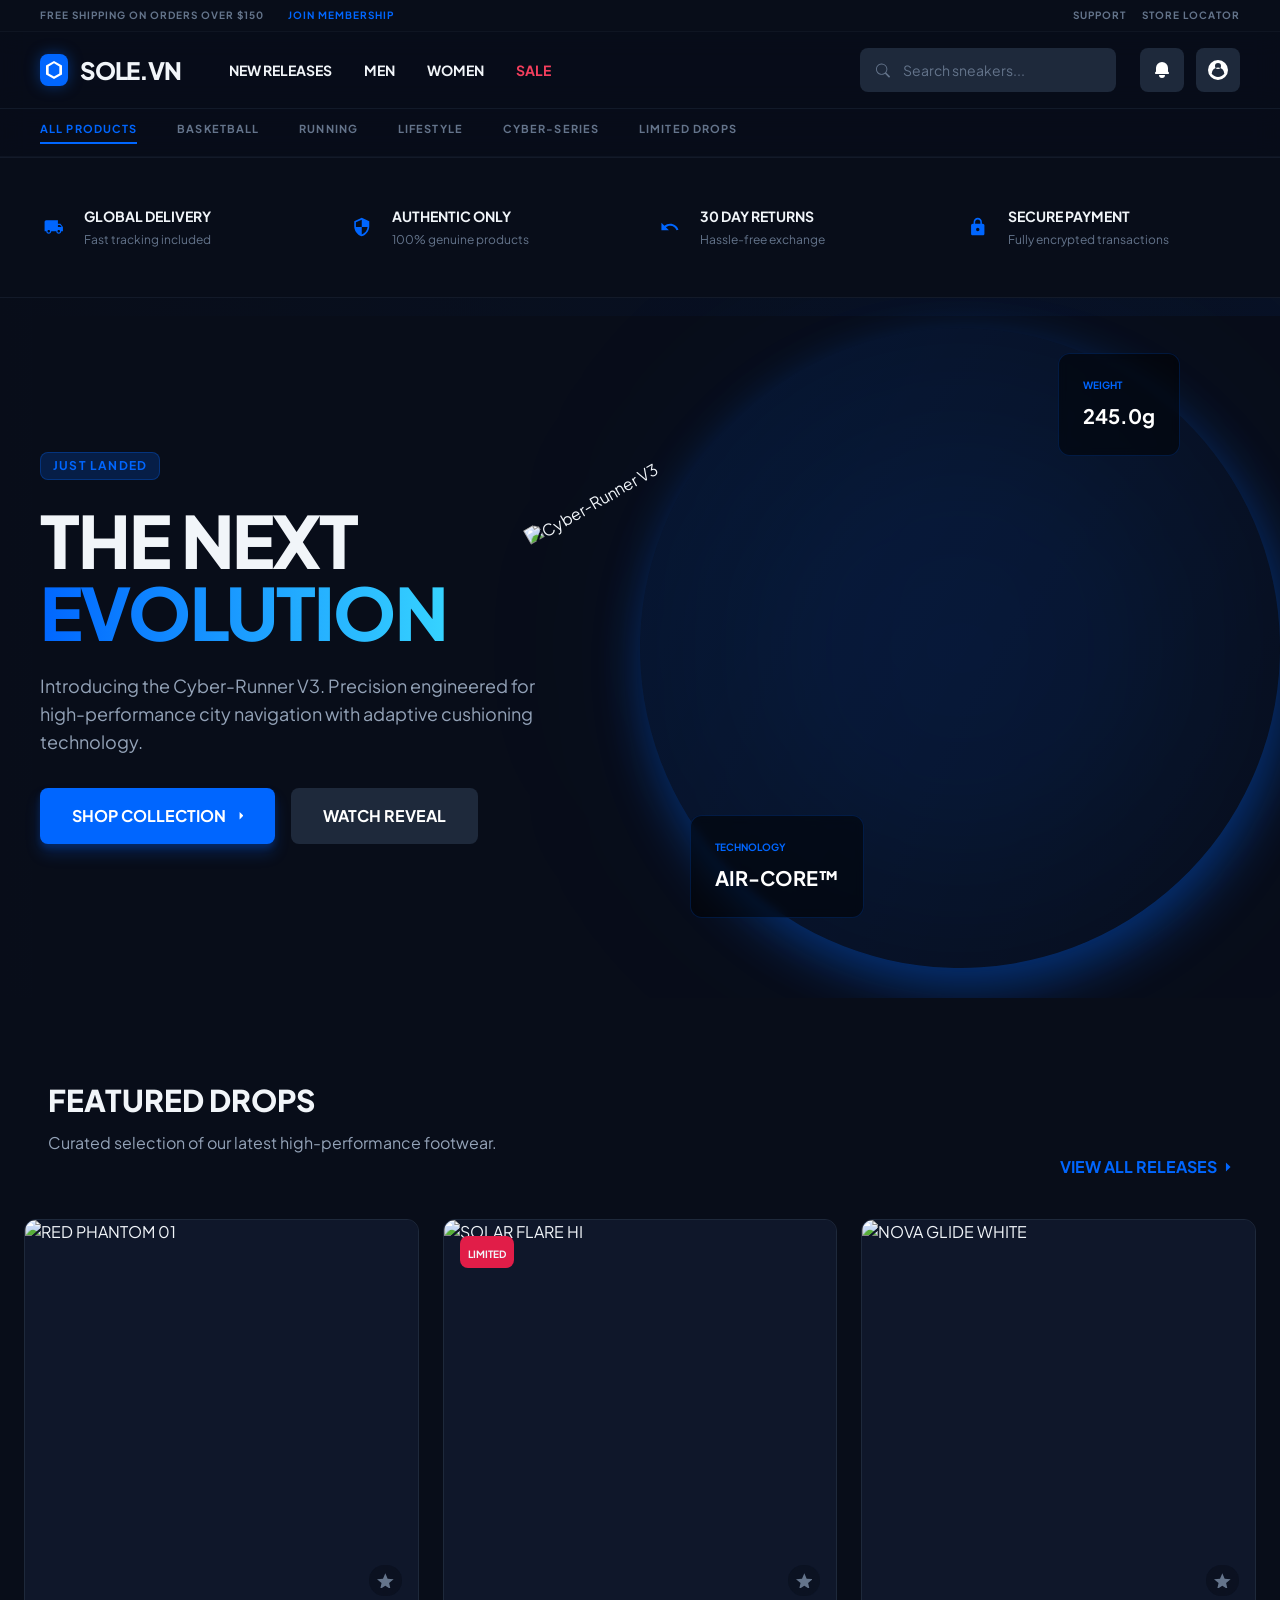
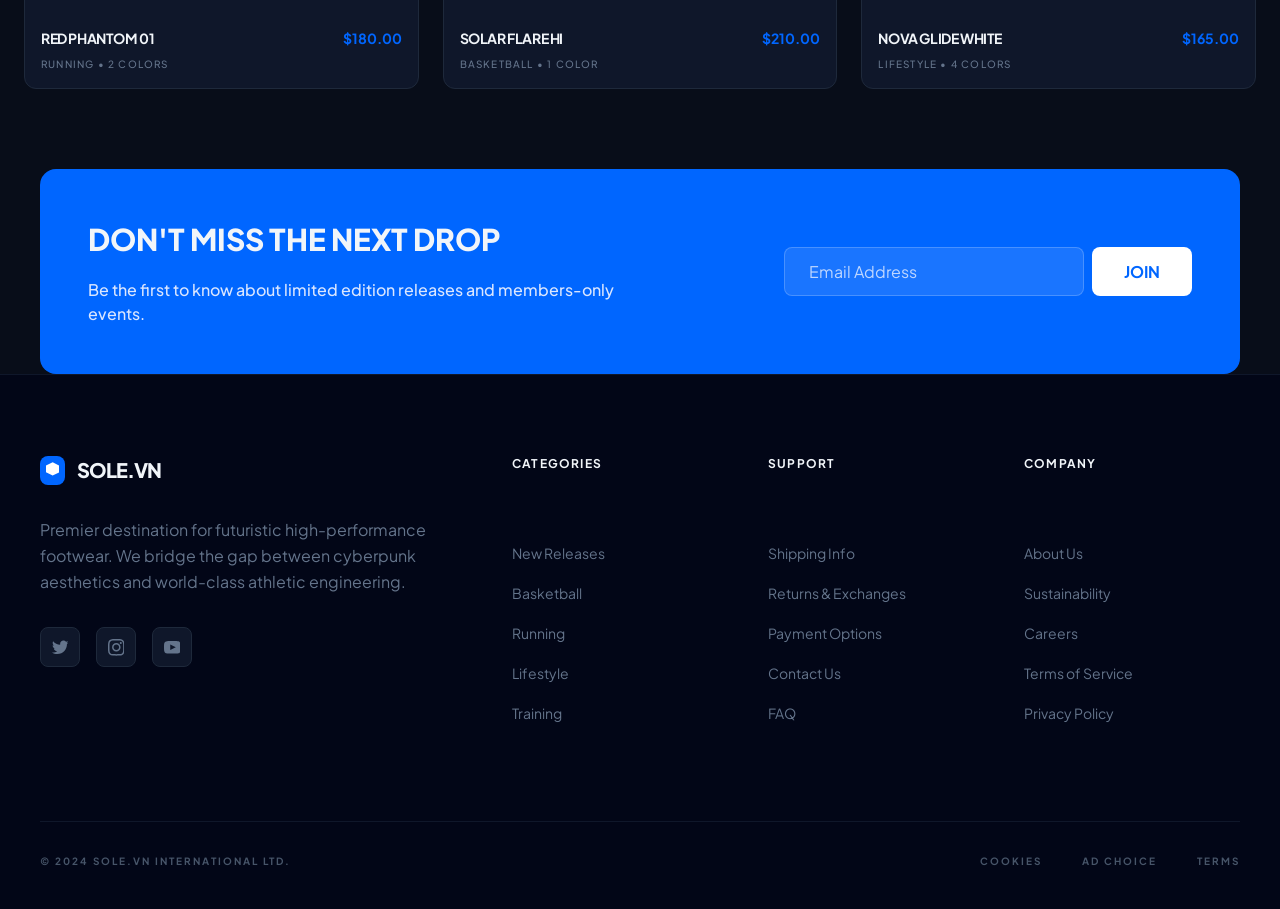
==== index.html @ 415acdad "Initial commit - Add website files" ====
<!doctype html>
<html lang="en">
  <head>
    <meta charset="UTF-8" />
    <meta name="viewport" content="width=device-width, initial-scale=1.0" />
    <title>SOLE.VN - Premium Sneakers</title>
    <link
      href="https://fonts.googleapis.com/css2?family=Plus+Jakarta+Sans:wght@400;500;600;700;800;900&display=swap"
      rel="stylesheet"
    />
    <link rel="stylesheet" href="styles.css" />
  </head>
  <body>
    <!-- Tier 1: Utility Bar -->
    <div class="utility-bar">
      <div class="utility-left">
        <span>Free Shipping on Orders Over $150</span>
        <a href="#">Join Membership</a>
      </div>
      <div class="utility-right">
        <a href="#">Support</a>
        <a href="#">Store Locator</a>
      </div>
    </div>

    <!-- Tier 2: Main Navigation -->
    <nav class="main-nav">
      <div class="nav-left">
        <a href="#" class="logo">
          <div class="logo-icon">
            <svg viewBox="0 0 18 20">
              <path
                d="M9 0L0 5v10l9 5 9-5V5L9 0zm0 2.5L15 6v8l-6 3.33L3 14V6l6-3.5z"
              />
            </svg>
          </div>
          <span class="logo-text">SOLE.VN</span>
        </a>
        <div class="nav-links">
          <a href="coming-soon.html">NEW RELEASES</a>
          <a href="coming-soon.html">MEN</a>
          <a href="coming-soon.html">WOMEN</a>
          <a href="coming-soon.html" class="sale">SALE</a>
        </div>
      </div>
      <div class="nav-right">
        <div class="search-box">
          <svg viewBox="0 0 16 16">
            <path
              d="M11.742 10.344a6.5 6.5 0 1 0-1.397 1.398h-.001c.03.04.062.078.098.115l3.85 3.85a1 1 0 0 0 1.415-1.414l-3.85-3.85a1.007 1.007 0 0 0-.115-.1zM12 6.5a5.5 5.5 0 1 1-11 0 5.5 5.5 0 0 1 11 0z"
            />
          </svg>
          <input type="text" placeholder="Search sneakers..." />
        </div>
        <div class="nav-icons">
          <a href="#" class="nav-icon">
            <svg viewBox="0 0 20 20">
              <path
                d="M10 2a6 6 0 0 0-6 6v3.586l-.707.707A1 1 0 0 0 4 14h12a1 1 0 0 0 .707-1.707L16 11.586V8a6 6 0 0 0-6-6zM10 18a3 3 0 0 1-3-3h6a3 3 0 0 1-3 3z"
              />
            </svg>
          </a>
          <a href="#" class="nav-icon">
            <svg viewBox="0 0 20 20">
              <path
                d="M10 0a10 10 0 1 0 10 10A10 10 0 0 0 10 0zm0 3a3 3 0 1 1 0 6 3 3 0 0 1 0-6zm0 14a8 8 0 0 1-6.32-3.16 5 5 0 0 1 12.64 0A8 8 0 0 1 10 17z"
              />
            </svg>
          </a>
        </div>
      </div>
    </nav>

    <!-- Tier 3: Category Filter -->
    <div class="category-filter">
      <a href="#" class="active">ALL PRODUCTS</a>
      <a href="#">BASKETBALL</a>
      <a href="#">RUNNING</a>
      <a href="#">LIFESTYLE</a>
      <a href="#">CYBER-SERIES</a>
      <a href="#">LIMITED DROPS</a>
    </div>

    <!-- Stats Bar -->
    <div class="stats-bar">
      <div class="stat-item">
        <div class="stat-icon">
          <svg viewBox="0 0 24 24">
            <path
              d="M20 8h-3V4H3c-1.1 0-2 .9-2 2v11h2c0 1.66 1.34 3 3 3s3-1.34 3-3h6c0 1.66 1.34 3 3 3s3-1.34 3-3h2v-5l-3-4zM6 18.5c-.83 0-1.5-.67-1.5-1.5s.67-1.5 1.5-1.5 1.5.67 1.5 1.5-.67 1.5-1.5 1.5zm13.5-9l1.96 2.5H17V9.5h2.5zm-1.5 9c-.83 0-1.5-.67-1.5-1.5s.67-1.5 1.5-1.5 1.5.67 1.5 1.5-.67 1.5-1.5 1.5z"
            />
          </svg>
        </div>
        <div class="stat-content">
          <h4>GLOBAL DELIVERY</h4>
          <p>Fast tracking included</p>
        </div>
      </div>
      <div class="stat-item">
        <div class="stat-icon">
          <svg viewBox="0 0 24 24">
            <path
              d="M12 1L3 5v6c0 5.55 3.84 10.74 9 12 5.16-1.26 9-6.45 9-12V5l-9-4zm0 10.99h7c-.53 4.12-3.28 7.79-7 8.94V12H5V6.3l7-3.11v8.8z"
            />
          </svg>
        </div>
        <div class="stat-content">
          <h4>AUTHENTIC ONLY</h4>
          <p>100% genuine products</p>
        </div>
      </div>
      <div class="stat-item">
        <div class="stat-icon">
          <svg viewBox="0 0 24 24">
            <path
              d="M12.5 8c-2.65 0-5.05.99-6.9 2.6L2 7v9h9l-3.62-3.62c1.39-1.16 3.16-1.88 5.12-1.88 3.54 0 6.55 2.31 7.6 5.5l2.37-.78C21.08 11.03 17.15 8 12.5 8z"
            />
          </svg>
        </div>
        <div class="stat-content">
          <h4>30 DAY RETURNS</h4>
          <p>Hassle-free exchange</p>
        </div>
      </div>
      <div class="stat-item">
        <div class="stat-icon">
          <svg viewBox="0 0 24 24">
            <path
              d="M18 8h-1V6c0-2.76-2.24-5-5-5S7 3.24 7 6v2H6c-1.1 0-2 .9-2 2v10c0 1.1.9 2 2 2h12c1.1 0 2-.9 2-2V10c0-1.1-.9-2-2-2zm-6 9c-1.1 0-2-.9-2-2s.9-2 2-2 2 .9 2 2-.9 2-2 2zm3.1-9H8.9V6c0-1.71 1.39-3.1 3.1-3.1 1.71 0 3.1 1.39 3.1 3.1v2z"
            />
          </svg>
        </div>
        <div class="stat-content">
          <h4>SECURE PAYMENT</h4>
          <p>Fully encrypted transactions</p>
        </div>
      </div>
    </div>

    <!-- Hero Section -->
    <section class="hero-section">
      <div class="hero-gradient"></div>
      <div class="hero-gradient-2"></div>
      <div class="hero-content">
        <div class="hero-left">
          <div class="hero-badge">
            <span>JUST LANDED</span>
          </div>
          <h1 class="hero-title">THE NEXT<br /><span>EVOLUTION</span></h1>
          <p class="hero-description">
            Introducing the Cyber-Runner V3. Precision engineered for
            high-performance city navigation with adaptive cushioning
            technology.
          </p>
          <div class="hero-buttons">
            <a href="product-collection.html" class="btn-primary">
              SHOP COLLECTION
              <svg viewBox="0 0 10 10"><path d="M1 5h8M6 1l4 4-4 4" /></svg>
            </a>
            <a href="#" class="btn-secondary">WATCH REVEAL</a>
          </div>
        </div>
        <div class="hero-right">
          <div class="hero-image-container">
            <div class="hero-blur-circle"></div>
            <div class="hero-shoe">
              <img
                src="images/1.png"
                alt="Cyber-Runner V3"
                class="hero-shoe-img"
              />
            </div>
            <div class="hero-stat hero-stat-top">
              <div class="hero-stat-label">Weight</div>
              <div class="hero-stat-value">245.0g</div>
            </div>
            <div class="hero-stat hero-stat-bottom">
              <div class="hero-stat-label">Technology</div>
              <div class="hero-stat-value">AIR-CORE™</div>
            </div>
          </div>
        </div>
      </div>
    </section>

    <!-- Products Section -->
    <section class="products-section">
      <div class="products-header">
        <div class="products-title">
          <h2>FEATURED DROPS</h2>
          <p>Curated selection of our latest high-performance footwear.</p>
        </div>
        <a href="product-collection.html" class="view-all">
          VIEW ALL RELEASES
          <svg viewBox="0 0 8 12"><path d="M1 1l5 5-5 5" /></svg>
        </a>
      </div>
      <div class="products-grid">
        <!-- Product 1 -->
        <div
          class="product-card"
          onclick="window.location.href = 'product-detail.html'"
          style="cursor: pointer"
        >
          <div class="product-image">
            <img src="images/2.png" alt="RED PHANTOM 01" class="product-img" />
            <div class="product-wishlist" onclick="event.stopPropagation()">
              <svg viewBox="0 0 20 18">
                <path
                  d="M10 15.27L16.18 19l-1.64-7.03L20 7.24l-7.19-.61L10 0 7.19 6.63 0 7.24l5.46 4.73L3.82 19z"
                />
              </svg>
            </div>
            <div
              class="product-add-btn"
              onclick="
                event.stopPropagation();
                window.location.href = 'checkout.html';
              "
            >
              ADD TO CART
            </div>
          </div>
          <div class="product-info">
            <div class="product-name-price">
              <span class="product-name">RED PHANTOM 01</span>
              <span class="product-price">$180.00</span>
            </div>
            <div class="product-meta">Running • 2 Colors</div>
          </div>
        </div>

        <!-- Product 2 -->
        <div
          class="product-card"
          onclick="window.location.href = 'product-detail.html'"
          style="cursor: pointer"
        >
          <div class="product-image">
            <img src="images/3.png" alt="SOLAR FLARE HI" class="product-img" />
            <div class="product-badge"><span>LIMITED</span></div>
            <div class="product-wishlist">
              <svg viewBox="0 0 20 18">
                <path
                  d="M10 15.27L16.18 19l-1.64-7.03L20 7.24l-7.19-.61L10 0 7.19 6.63 0 7.24l5.46 4.73L3.82 19z"
                />
              </svg>
            </div>
            <div
              class="product-add-btn"
              onclick="
                event.stopPropagation();
                window.location.href = 'checkout.html';
              "
            >
              ADD TO CART
            </div>
          </div>
          <div class="product-info">
            <div class="product-name-price">
              <span class="product-name">SOLAR FLARE HI</span>
              <span class="product-price">$210.00</span>
            </div>
            <div class="product-meta">Basketball • 1 Color</div>
          </div>
        </div>

        <!-- Product 3 -->
        <div class="product-card">
          <div class="product-image">
            <img
              src="images/4.png"
              alt="NOVA GLIDE WHITE"
              class="product-img"
            />
            <div class="product-wishlist">
              <svg viewBox="0 0 20 18">
                <path
                  d="M10 15.27L16.18 19l-1.64-7.03L20 7.24l-7.19-.61L10 0 7.19 6.63 0 7.24l5.46 4.73L3.82 19z"
                />
              </svg>
            </div>
            <div
              class="product-add-btn"
              onclick="
                event.stopPropagation();
                window.location.href = 'checkout.html';
              "
            >
              ADD TO CART
            </div>
          </div>
          <div class="product-info">
            <div class="product-name-price">
              <span class="product-name">NOVA GLIDE WHITE</span>
              <span class="product-price">$165.00</span>
            </div>
            <div class="product-meta">Lifestyle • 4 Colors</div>
          </div>
        </div>
      </div>
    </section>

    <!-- Newsletter Section -->
    <section class="newsletter-section">
      <div class="newsletter-bg"></div>
      <div class="newsletter-content">
        <div class="newsletter-text">
          <h2>DON'T MISS THE NEXT DROP</h2>
          <p>
            Be the first to know about limited edition releases and members-only
            events.
          </p>
        </div>
        <form class="newsletter-form">
          <input
            type="email"
            class="newsletter-input"
            placeholder="Email Address"
          />
          <button type="submit" class="newsletter-btn">JOIN</button>
        </form>
      </div>
    </section>

    <!-- Footer -->
    <footer class="footer">
      <div class="footer-main">
        <div class="footer-brand">
          <div class="footer-logo">
            <div class="footer-logo-icon">
              <svg viewBox="0 0 14 17">
                <path d="M7 0L0 3.5v7l7 3.5 7-3.5v-7L7 0z" />
              </svg>
            </div>
            <span class="footer-logo-text">SOLE.VN</span>
          </div>
          <p class="footer-description">
            Premier destination for futuristic high-performance footwear. We
            bridge the gap between cyberpunk aesthetics and world-class athletic
            engineering.
          </p>
          <div class="footer-social">
            <a href="#" class="social-icon">
              <svg viewBox="0 0 24 24">
                <path
                  d="M24 4.557c-.883.392-1.832.656-2.828.775 1.017-.609 1.798-1.574 2.165-2.724-.951.564-2.005.974-3.127 1.195-.897-.957-2.178-1.555-3.594-1.555-3.179 0-5.515 2.966-4.797 6.045-4.091-.205-7.719-2.165-10.148-5.144-1.29 2.213-.669 5.108 1.523 6.574-.806-.026-1.566-.247-2.229-.616-.054 2.281 1.581 4.415 3.949 4.89-.693.188-1.452.232-2.224.084.626 1.956 2.444 3.379 4.6 3.419-2.07 1.623-4.678 2.348-7.29 2.04 2.179 1.397 4.768 2.212 7.548 2.212 9.142 0 14.307-7.721 13.995-14.646.962-.695 1.797-1.562 2.457-2.549z"
                />
              </svg>
            </a>
            <a href="#" class="social-icon">
              <svg viewBox="0 0 24 24">
                <path
                  d="M12 2.163c3.204 0 3.584.012 4.85.07 3.252.148 4.771 1.691 4.919 4.919.058 1.265.069 1.645.069 4.849 0 3.205-.012 3.584-.069 4.849-.149 3.225-1.664 4.771-4.919 4.919-1.266.058-1.644.07-4.85.07-3.204 0-3.584-.012-4.849-.07-3.26-.149-4.771-1.699-4.919-4.92-.058-1.265-.07-1.644-.07-4.849 0-3.204.013-3.583.07-4.849.149-3.227 1.664-4.771 4.919-4.919 1.266-.057 1.645-.069 4.849-.069zm0-2.163c-3.259 0-3.667.014-4.947.072-4.358.2-6.78 2.618-6.98 6.98-.059 1.281-.073 1.689-.073 4.948 0 3.259.014 3.668.072 4.948.2 4.358 2.618 6.78 6.98 6.98 1.281.058 1.689.072 4.948.072 3.259 0 3.668-.014 4.948-.072 4.354-.2 6.782-2.618 6.979-6.98.059-1.28.073-1.689.073-4.948 0-3.259-.014-3.667-.072-4.947-.196-4.354-2.617-6.78-6.979-6.98-1.281-.059-1.69-.073-4.949-.073zm0 5.838c-3.403 0-6.162 2.759-6.162 6.162s2.759 6.163 6.162 6.163 6.162-2.759 6.162-6.163c0-3.403-2.759-6.162-6.162-6.162zm0 10.162c-2.209 0-4-1.79-4-4 0-2.209 1.791-4 4-4s4 1.791 4 4c0 2.21-1.791 4-4 4zm6.406-11.845c-.796 0-1.441.645-1.441 1.44s.645 1.44 1.441 1.44c.795 0 1.439-.645 1.439-1.44s-.644-1.44-1.439-1.44z"
                />
              </svg>
            </a>
            <a href="#" class="social-icon">
              <svg viewBox="0 0 24 24">
                <path
                  d="M19.615 3.184c-3.604-.246-11.631-.245-15.23 0-3.897.266-4.356 2.62-4.385 8.816.029 6.185.484 8.549 4.385 8.816 3.6.245 11.626.246 15.23 0 3.897-.266 4.356-2.62 4.385-8.816-.029-6.185-.484-8.549-4.385-8.816zm-10.615 12.816v-8l8 3.993-8 4.007z"
                />
              </svg>
            </a>
          </div>
        </div>
        <div class="footer-column">
          <h4>Categories</h4>
          <ul>
            <li><a href="#">New Releases</a></li>
            <li><a href="#">Basketball</a></li>
            <li><a href="#">Running</a></li>
            <li><a href="#">Lifestyle</a></li>
            <li><a href="#">Training</a></li>
          </ul>
        </div>
        <div class="footer-column">
          <h4>Support</h4>
          <ul>
            <li><a href="#">Shipping Info</a></li>
            <li><a href="#">Returns & Exchanges</a></li>
            <li><a href="#">Payment Options</a></li>
            <li><a href="#">Contact Us</a></li>
            <li><a href="#">FAQ</a></li>
          </ul>
        </div>
        <div class="footer-column">
          <h4>Company</h4>
          <ul>
            <li><a href="#">About Us</a></li>
            <li><a href="#">Sustainability</a></li>
            <li><a href="#">Careers</a></li>
            <li><a href="#">Terms of Service</a></li>
            <li><a href="#">Privacy Policy</a></li>
          </ul>
        </div>
      </div>
      <div class="footer-bottom">
        <span class="footer-copyright">© 2024 SOLE.VN INTERNATIONAL LTD.</span>
        <div class="footer-links">
          <a href="#">COOKIES</a>
          <a href="#">AD CHOICE</a>
          <a href="#">TERMS</a>
        </div>
      </div>
    </footer>
  </body>
</html>
---- styles.css ----
* {
  margin: 0;
  padding: 0;
  box-sizing: border-box;
}

body {
  font-family: "Plus Jakarta Sans", sans-serif;
  background-color: #080d19;
  color: #f1f5f9;
  line-height: 1.5;
}

a {
  text-decoration: none;
  color: inherit;
}

/* Tier 1: Utility Bar */
.utility-bar {
  background: rgba(8, 13, 25, 0.8);
  border-bottom: 1px solid rgba(30, 41, 59, 0.3);
  padding: 8px 40px;
  display: flex;
  justify-content: space-between;
  align-items: center;
  font-size: 10px;
  letter-spacing: 1px;
  text-transform: uppercase;
  font-weight: 700;
}

.utility-left {
  display: flex;
  gap: 24px;
  color: #64748b;
}

.utility-left span:first-child {
  color: #64748b;
}

.utility-left a {
  color: #0066ff;
}

.utility-right {
  display: flex;
  gap: 16px;
}

.utility-right a {
  color: #64748b;
}

/* Tier 2: Main Navigation */
.main-nav {
  background: rgba(8, 13, 25, 0.8);
  backdrop-filter: blur(12px);
  border-bottom: 1px solid rgba(30, 41, 59, 0.5);
  padding: 16px 40px;
  display: flex;
  justify-content: space-between;
  align-items: center;
}

.nav-left {
  display: flex;
  align-items: center;
  gap: 48px;
}

.logo {
  display: flex;
  align-items: center;
  gap: 12px;
}

.logo-icon {
  background: #0066ff;
  width: 28px;
  height: 32px;
  border-radius: 8px;
  display: flex;
  align-items: center;
  justify-content: center;
  box-shadow: 0 0 15px rgba(0, 102, 255, 0.4);
}

.logo-icon svg {
  width: 16px;
  height: 20px;
  fill: white;
}

.logo-text {
  font-size: 24px;
  font-weight: 800;
  letter-spacing: -1.2px;
  color: #f1f5f9;
}

.nav-links {
  display: flex;
  gap: 32px;
  align-items: center;
}

.nav-links a {
  font-size: 14px;
  font-weight: 700;
  color: #f1f5f9;
}

.nav-links a.sale {
  color: #f43f5e;
}

.nav-right {
  display: flex;
  align-items: center;
  gap: 24px;
}

.search-box {
  background: #1e293b;
  border-radius: 8px;
  display: flex;
  align-items: center;
  padding: 0 16px;
  min-width: 256px;
}

.search-box svg {
  width: 15px;
  height: 15px;
  fill: #64748b;
}

.search-box input {
  background: transparent;
  border: none;
  color: #64748b;
  font-size: 14px;
  padding: 13px;
  width: 100%;
  font-family: inherit;
}

.search-box input::placeholder {
  color: #64748b;
}

.nav-icons {
  display: flex;
  gap: 12px;
}

.nav-icon {
  background: #1e293b;
  width: 44px;
  height: 44px;
  border-radius: 8px;
  display: flex;
  align-items: center;
  justify-content: center;
}

.nav-icon svg {
  width: 20px;
  height: 20px;
  fill: white;
}

/* Tier 3: Category Filter */
.category-filter {
  background: rgba(8, 13, 25, 0.8);
  backdrop-filter: blur(12px);
  border-bottom: 1px solid rgba(30, 41, 59, 0.3);
  padding: 12px 40px;
  display: flex;
  gap: 40px;
  overflow-x: auto;
}

.category-filter a {
  font-size: 11px;
  font-weight: 700;
  letter-spacing: 1.1px;
  text-transform: uppercase;
  color: #64748b;
  padding-bottom: 4px;
  white-space: nowrap;
}

.category-filter a.active {
  color: #0066ff;
  border-bottom: 2px solid #0066ff;
}

/* Stats Bar */
.stats-bar {
  border-top: 1px solid rgba(30, 41, 59, 0.5);
  border-bottom: 1px solid rgba(30, 41, 59, 0.5);
  padding: 48px 40px;
  display: grid;
  grid-template-columns: repeat(4, 1fr);
  gap: 32px;
}

.stat-item {
  display: flex;
  align-items: center;
  gap: 16px;
}

.stat-icon {
  color: #0066ff;
  width: 27.5px;
  height: 20px;
}

.stat-icon svg {
  width: 100%;
  height: 100%;
  fill: currentColor;
}

.stat-content h4 {
  font-size: 14px;
  font-weight: 700;
  text-transform: uppercase;
  color: #f1f5f9;
  margin-bottom: 4px;
}

.stat-content p {
  font-size: 12px;
  color: #64748b;
}

/* Hero Section */
.hero-section {
  position: relative;
  height: 700px;
  overflow: hidden;
}

.hero-gradient {
  position: absolute;
  inset: 0;
  background:
    linear-gradient(180deg, rgba(0, 102, 255, 0.05) 2.5%, transparent 2.5%),
    linear-gradient(90deg, rgba(0, 102, 255, 0.05) 2.5%, transparent 2.5%);
}

.hero-gradient-2 {
  position: absolute;
  inset: 0;
  background: linear-gradient(
    90deg,
    #080d19 0%,
    rgba(8, 13, 25, 0.4) 50%,
    transparent 100%
  );
}

.hero-content {
  position: relative;
  z-index: 10;
  display: flex;
  height: 100%;
}

.hero-left {
  flex: 1;
  padding: 40px;
  display: flex;
  flex-direction: column;
  justify-content: center;
}

.hero-badge {
  display: inline-flex;
  background: rgba(0, 102, 255, 0.2);
  border: 1px solid rgba(0, 102, 255, 0.3);
  border-radius: 8px;
  padding: 4px 12px;
  margin-bottom: 24px;
  width: fit-content;
}

.hero-badge span {
  font-size: 12px;
  font-weight: 700;
  letter-spacing: 1.2px;
  color: #0066ff;
}

.hero-title {
  font-size: 72px;
  font-weight: 900;
  line-height: 72px;
  letter-spacing: -1.8px;
  margin-bottom: 24px;
}

.hero-title span {
  background: linear-gradient(90deg, #0066ff, #36d3ff);
  -webkit-background-clip: text;
  -webkit-text-fill-color: transparent;
  background-clip: text;
}

.hero-description {
  font-size: 18px;
  color: #94a3b8;
  line-height: 28px;
  max-width: 512px;
  margin-bottom: 32px;
}

.hero-buttons {
  display: flex;
  gap: 16px;
}

.btn-primary {
  background: #0066ff;
  color: white;
  padding: 16px 32px;
  border-radius: 8px;
  font-size: 16px;
  font-weight: 700;
  display: flex;
  align-items: center;
  gap: 8px;
  box-shadow:
    0 4px 6px rgba(0, 102, 255, 0.2),
    0 10px 15px rgba(0, 102, 255, 0.2);
  transition: all 0.3s;
}

.btn-primary:hover {
  transform: translateY(-2px);
  box-shadow:
    0 6px 12px rgba(0, 102, 255, 0.3),
    0 15px 25px rgba(0, 102, 255, 0.25);
}

.btn-primary svg {
  width: 9.33px;
  height: 9.33px;
  fill: white;
}

.btn-secondary {
  background: #1e293b;
  color: white;
  padding: 16px 32px;
  border-radius: 8px;
  font-size: 16px;
  font-weight: 700;
}

.hero-right {
  flex: 1;
  display: flex;
  align-items: center;
  justify-content: center;
  position: relative;
}

.hero-image-container {
  position: relative;
  width: 640px;
  height: 640px;
}

.hero-blur-circle {
  position: absolute;
  width: 500px;
  height: 500px;
  background: rgba(0, 102, 255, 0.1);
  border-radius: 50%;
  filter: blur(120px);
  left: 50%;
  top: 50%;
  transform: translate(-50%, -50%);
}

.hero-shoe {
  position: relative;
  width: 100%;
  height: 100%;
  background: linear-gradient(135deg, rgba(0, 102, 255, 0.1), transparent);
  border-radius: 50%;
  display: flex;
  align-items: center;
  justify-content: center;
  transform: rotate(-15deg);
  box-shadow: 0 20px 50px rgba(0, 102, 255, 0.4);
}

.hero-shoe-img {
  width: 100%;
  height: 100%;
  object-fit: contain;
  transform: rotate(-15deg);
}

.hero-shoe-placeholder {
  font-size: 120px;
  color: rgba(0, 102, 255, 0.3);
}

.hero-stat {
  position: absolute;
  background: rgba(0, 0, 0, 0.5);
  backdrop-filter: blur(4px);
  border: 1px solid rgba(0, 102, 255, 0.2);
  border-radius: 12px;
  padding: 24px;
}

.hero-stat-top {
  top: 25px;
  right: 100px;
}

.hero-stat-bottom {
  bottom: 50px;
  left: 50px;
}

.hero-stat-label {
  font-size: 10px;
  font-weight: 700;
  text-transform: uppercase;
  color: #0066ff;
  margin-bottom: 8px;
}

.hero-stat-value {
  font-size: 20px;
  font-weight: 700;
  color: white;
}

/* Product Grid Section */
.products-section {
  padding: 80px 24px;
}

.products-header {
  display: flex;
  justify-content: space-between;
  align-items: flex-end;
  margin-bottom: 40px;
  padding: 0 24px;
}

.products-title h2 {
  font-size: 30px;
  font-weight: 800;
  margin-bottom: 8px;
}

.products-title p {
  font-size: 16px;
  color: #64748b;
}

.view-all {
  display: flex;
  align-items: center;
  gap: 8px;
  color: #0066ff;
  font-size: 16px;
  font-weight: 700;
}

.view-all svg {
  width: 7.4px;
  height: 12px;
  fill: #0066ff;
}

.products-grid {
  display: grid;
  grid-template-columns: repeat(3, 1fr);
  gap: 24px;
}

.product-card {
  background: #0f172a;
  border: 1px solid #1e293b;
  border-radius: 12px;
  overflow: hidden;
  transition:
    transform 0.3s,
    box-shadow 0.3s;
}

.product-card:hover {
  transform: translateY(-4px);
  box-shadow: 0 12px 24px rgba(0, 0, 0, 0.3);
}

.product-image {
  aspect-ratio: 1;
  background: #0f172a;
  position: relative;
  display: flex;
  align-items: center;
  justify-content: center;
}

.product-img {
  width: 100%;
  height: 100%;
  object-fit: cover;
}

.product-image-placeholder {
  font-size: 80px;
  opacity: 0.3;
}

.product-wishlist {
  position: absolute;
  bottom: 16px;
  right: 16px;
  background: rgba(8, 13, 25, 0.5);
  backdrop-filter: blur(12px);
  border-radius: 9999px;
  padding: 8px;
  width: 32.67px;
  height: 31.29px;
  display: flex;
  align-items: center;
  justify-content: center;
}

.product-wishlist svg {
  width: 16.67px;
  height: 15.29px;
  fill: #64748b;
}

.product-add-btn {
  position: absolute;
  top: 50%;
  left: 50%;
  transform: translate(-50%, -50%);
  background: rgba(0, 102, 255, 0.9);
  padding: 12px 24px;
  text-align: center;
  font-size: 14px;
  font-weight: 700;
  opacity: 0;
  transition: all 0.3s;
  border: none;
  color: white;
  cursor: pointer;
  border-radius: 8px;
  white-space: nowrap;
}

.product-card:hover .product-add-btn {
  opacity: 1;
}

.product-add-btn:hover {
  background: #0066ff;
  transform: translate(-50%, -50%) scale(1.05);
}

/* Add to Cart Button for Collection Page */
.add-to-cart-btn {
  position: absolute;
  top: 16px;
  left: 16px;
  background: rgba(0, 102, 255, 0.9);
  padding: 8px;
  text-align: center;
  opacity: 0;
  transition: all 0.3s;
  border: none;
  color: white;
  cursor: pointer;
  border-radius: 8px;
  display: flex;
  align-items: center;
  justify-content: center;
}

.add-to-cart-btn svg {
  width: 16px;
  height: 16px;
  fill: white;
}

.product-card:hover .add-to-cart-btn {
  opacity: 1;
}

.add-to-cart-btn:hover {
  background: #0066ff;
  transform: scale(1.1);
}

.product-badge {
  position: absolute;
  top: 16px;
  left: 16px;
  background: #e11d48;
  border-radius: 8px;
  padding: 4px 8px;
}

.product-badge span {
  font-size: 10px;
  font-weight: 700;
  color: #f1f5f9;
}

.product-info {
  padding: 16px;
}

.product-name-price {
  display: flex;
  justify-content: space-between;
  align-items: center;
  margin-bottom: 8px;
}

.product-name {
  font-size: 14px;
  font-weight: 700;
  text-transform: uppercase;
  letter-spacing: -0.4px;
}

.product-price {
  font-size: 14px;
  font-weight: 700;
  color: #0066ff;
}

.product-meta {
  font-size: 10px;
  font-weight: 500;
  text-transform: uppercase;
  letter-spacing: 1.2px;
  color: #64748b;
}

/* Newsletter Section */
.newsletter-section {
  position: relative;
  margin: 0 40px;
  border-radius: 16px;
  overflow: hidden;
}

.newsletter-bg {
  position: absolute;
  inset: 0;
  background:
    linear-gradient(180deg, rgba(0, 102, 255, 0.05) 2.5%, transparent 2.5%),
    linear-gradient(90deg, rgba(0, 102, 255, 0.05) 2.5%, transparent 2.5%);
  opacity: 0.2;
}

.newsletter-content {
  position: relative;
  background: #0066ff;
  padding: 48px;
  display: flex;
  justify-content: space-between;
  align-items: center;
}

.newsletter-text h2 {
  font-size: 30px;
  font-weight: 900;
  margin-bottom: 16px;
}

.newsletter-text p {
  font-size: 16px;
  font-weight: 500;
  color: #dae6ff;
  max-width: 576px;
}

.newsletter-form {
  display: flex;
  gap: 8px;
}

.newsletter-input {
  background: rgba(255, 255, 255, 0.1);
  border: 1px solid rgba(255, 255, 255, 0.2);
  border-radius: 8px;
  padding: 13px 24px;
  min-width: 300px;
  color: white;
  font-size: 16px;
  font-family: inherit;
}

.newsletter-input::placeholder {
  color: #bfd7ff;
}

.newsletter-btn {
  background: white;
  color: #0066ff;
  padding: 12.5px 32px;
  border-radius: 8px;
  font-size: 16px;
  font-weight: 700;
  border: none;
  cursor: pointer;
  font-family: inherit;
}

/* Footer */
.footer {
  background: #020617;
  border-top: 1px solid #0f172a;
  padding: 80px 40px 40px;
}

.footer-main {
  display: grid;
  grid-template-columns: 2fr 1fr 1fr 1fr;
  gap: 40px;
  margin-bottom: 80px;
}

.footer-brand {
  max-width: 456px;
}

.footer-logo {
  display: flex;
  align-items: center;
  gap: 12px;
  margin-bottom: 32px;
}

.footer-logo-icon {
  background: #0066ff;
  width: 25.33px;
  height: 28.67px;
  border-radius: 8px;
  display: flex;
  align-items: center;
  justify-content: center;
}

.footer-logo-icon svg {
  width: 13.33px;
  height: 16.67px;
  fill: white;
}

.footer-logo-text {
  font-size: 20px;
  font-weight: 800;
  text-transform: uppercase;
  letter-spacing: -1px;
}

.footer-description {
  font-size: 16px;
  color: #64748b;
  line-height: 26px;
  margin-bottom: 32px;
}

.footer-social {
  display: flex;
  gap: 16px;
}

.social-icon {
  background: #0f172a;
  border: 1px solid #1e293b;
  border-radius: 8px;
  width: 40px;
  height: 40px;
  display: flex;
  align-items: center;
  justify-content: center;
}

.social-icon svg {
  width: 16.67px;
  height: 16.67px;
  fill: #64748b;
}

.footer-column h4 {
  font-size: 12px;
  font-weight: 700;
  text-transform: uppercase;
  letter-spacing: 1.2px;
  margin-bottom: 24px;
  padding-bottom: 44px;
}

.footer-column ul {
  list-style: none;
}

.footer-column li {
  margin-bottom: 16px;
}

.footer-column a {
  font-size: 14px;
  color: #64748b;
}

.footer-bottom {
  border-top: 1px solid #0f172a;
  padding-top: 32px;
  display: flex;
  justify-content: space-between;
  align-items: center;
}

.footer-copyright {
  font-size: 10px;
  font-weight: 700;
  text-transform: uppercase;
  letter-spacing: 2px;
  color: #475569;
}

.footer-links {
  display: flex;
  gap: 40px;
}

.footer-links a {
  font-size: 10px;
  font-weight: 700;
  text-transform: uppercase;
  letter-spacing: 2px;
  color: #475569;
}

/* Collection Page Styles */
.collection-header {
  background: rgba(8, 13, 25, 0.95);
  backdrop-filter: blur(12px);
  border-bottom: 1px solid rgba(30, 41, 59, 0.5);
  position: sticky;
  top: 0;
  z-index: 100;
}

.header-container {
  max-width: 1440px;
  margin: 0 auto;
  padding: 16px 40px;
  display: flex;
  justify-content: space-between;
  align-items: center;
}

.header-left {
  display: flex;
  align-items: center;
  gap: 48px;
}

.collection-main {
  display: flex;
  max-width: 1440px;
  margin: 0 auto;
  min-height: calc(100vh - 200px);
}

.filters-sidebar {
  width: 288px;
  background: #0f172a;
  border-right: 1px solid #1e293b;
  padding: 32px;
  flex-shrink: 0;
}

.filters-header {
  margin-bottom: 32px;
}

.filters-header h3 {
  font-size: 18px;
  font-weight: 700;
  color: #f1f5f9;
  margin-bottom: 4px;
}

.items-count {
  font-size: 12px;
  color: #64748b;
}

.filter-section {
  margin-bottom: 32px;
}

.filter-title {
  display: flex;
  justify-content: space-between;
  align-items: center;
  margin-bottom: 16px;
  color: #64748b;
  font-size: 14px;
  font-weight: 700;
  text-transform: uppercase;
  letter-spacing: 0.7px;
}

.filter-options {
  display: flex;
  flex-direction: column;
  gap: 12px;
}

.filter-checkbox {
  display: flex;
  align-items: center;
  gap: 12px;
  cursor: pointer;
  padding: 6px 0;
}

.filter-checkbox input {
  display: none;
}

.checkmark {
  width: 18px;
  height: 18px;
  border: 2px solid #334155;
  border-radius: 2px;
  position: relative;
}

.filter-checkbox input:checked + .checkmark {
  background: #0066ff;
  border-color: #0066ff;
}

.filter-checkbox input:checked + .checkmark::after {
  content: "";
  position: absolute;
  left: 5px;
  top: 2px;
  width: 4px;
  height: 8px;
  border: solid white;
  border-width: 0 2px 2px 0;
  transform: rotate(45deg);
}

.filter-checkbox span:last-child {
  color: #e2e8f0;
  font-size: 14px;
}

.price-slider {
  padding: 8px 0;
}

.slider-track {
  height: 4px;
  background: #1e293b;
  border-radius: 9999px;
  position: relative;
  margin-bottom: 24px;
}

.slider-fill {
  position: absolute;
  height: 100%;
  background: #0066ff;
  border-radius: 9999px;
  left: 10%;
  right: 30%;
}

.slider-thumb {
  position: absolute;
  width: 20px;
  height: 20px;
  background: white;
  border: 2px solid #0066ff;
  border-radius: 50%;
  top: 50%;
  transform: translateY(-50%);
  cursor: pointer;
}

.slider-thumb.left {
  left: 10%;
  margin-left: -10px;
}

.slider-thumb.right {
  right: 30%;
  margin-right: -10px;
}

.price-labels {
  display: flex;
  justify-content: space-between;
  font-size: 12px;
  font-weight: 600;
  color: #94a3b8;
}

.size-grid {
  display: grid;
  grid-template-columns: repeat(3, 1fr);
  gap: 8px;
}

.size-btn {
  background: transparent;
  border: 1px solid #334155;
  border-radius: 4px;
  padding: 10.5px 26px;
  color: #94a3b8;
  font-size: 12px;
  font-weight: 700;
  cursor: pointer;
  transition: all 0.2s;
}

.size-btn:hover {
  border-color: #64748b;
  color: #e2e8f0;
}

.size-btn.active {
  background: rgba(0, 102, 255, 0.1);
  border-color: #0066ff;
  color: #0066ff;
}

.color-options {
  display: flex;
  gap: 12px;
}

.color-btn {
  width: 32px;
  height: 32px;
  border-radius: 9999px;
  cursor: pointer;
  border: none;
  position: relative;
}

.color-btn.black {
  background: #000000;
}

.color-btn.white {
  background: #ffffff;
  border: 1px solid #e2e8f0;
}

.color-btn.blue {
  background: #2563eb;
}

.color-btn.red {
  background: #dc2626;
}

.color-btn.green {
  background: #16a34a;
}

.color-btn.active {
  box-shadow:
    0 0 0 2px #080d19,
    0 0 0 4px #0066ff;
}

.products-area {
  flex: 1;
  padding: 32px 24px 80px;
}

.products-header {
  margin-bottom: 40px;
}

.products-header h1 {
  font-size: 36px;
  font-weight: 800;
  letter-spacing: -0.9px;
  margin-bottom: 8px;
}

.products-header p {
  font-size: 16px;
  color: #94a3b8;
  margin-bottom: 24px;
}

.sort-container {
  display: flex;
  align-items: center;
  gap: 12px;
}

.sort-container span {
  font-size: 14px;
  color: #64748b;
  font-weight: 700;
}

.sort-btn {
  background: #1e293b;
  border: none;
  border-radius: 8px;
  padding: 10px 16px;
  color: #f1f5f9;
  font-size: 14px;
  font-weight: 700;
  display: flex;
  align-items: center;
  gap: 8px;
  cursor: pointer;
}

.sort-btn svg {
  fill: #f1f5f9;
}

.active-filters {
  margin-bottom: 24px;
}

.filter-tag {
  display: inline-flex;
  align-items: center;
  gap: 8px;
  background: rgba(0, 102, 255, 0.1);
  border: 1px solid rgba(0, 102, 255, 0.2);
  border-radius: 9999px;
  padding: 8px 16px;
  font-size: 12px;
  font-weight: 700;
  color: #0066ff;
}

.filter-tag svg {
  stroke: #0066ff;
}

.collection-footer {
  background: #020617;
  border-top: 1px solid #0f172a;
  padding: 32px 40px;
}

.footer-content {
  max-width: 1440px;
  margin: 0 auto;
  display: flex;
  justify-content: space-between;
  align-items: center;
}

.footer-content span {
  font-size: 10px;
  font-weight: 700;
  text-transform: uppercase;
  letter-spacing: 2px;
  color: #475569;
}

.footer-links {
  display: flex;
  gap: 40px;
}

.footer-links a {
  font-size: 10px;
  font-weight: 700;
  text-transform: uppercase;
  letter-spacing: 2px;
  color: #475569;
}

/* Responsive */
@media (max-width: 1024px) {
  .products-grid {
    grid-template-columns: repeat(2, 1fr);
    gap: 20px;
  }

  .footer-main {
    grid-template-columns: 1fr 1fr;
  }

  .filters-sidebar {
    display: none;
  }

  .collection-main {
    flex-direction: column;
  }

  .products-area {
    padding: 24px 16px 60px;
  }
}

@media (max-width: 768px) {
  .products-grid {
    grid-template-columns: 1fr;
    gap: 16px;
  }

  .products-area {
    padding: 20px 12px 40px;
  }

  .product-info {
    padding: 12px;
  }

  .product-name {
    font-size: 13px;
  }

  .product-price {
    font-size: 13px;
  }

  .product-meta {
    font-size: 9px;
  }
}

/* Product Detail Page */
.breadcrumb {
  background: #080d19;
  padding: 16px 40px;
  border-bottom: 1px solid #1e293b;
}

.breadcrumb-container {
  max-width: 1440px;
  margin: 0 auto;
  display: flex;
  align-items: center;
  gap: 8px;
  font-size: 14px;
}

.breadcrumb a {
  color: #64748b;
}

.breadcrumb span {
  color: #64748b;
}

.breadcrumb .current {
  color: #f1f5f9;
}

.product-detail {
  max-width: 1440px;
  margin: 0 auto;
  padding: 40px;
}

.product-detail-container {
  display: grid;
  grid-template-columns: 1fr 1fr;
  gap: 64px;
  margin-bottom: 80px;
}

.product-gallery {
  position: sticky;
  top: 100px;
  height: fit-content;
}

.gallery-main {
  position: relative;
  background: #0f172a;
  border-radius: 16px;
  overflow: hidden;
  margin-bottom: 16px;
}

.gallery-main img {
  width: 100%;
  height: auto;
  aspect-ratio: 1;
  object-fit: cover;
}

.wishlist-btn-large {
  position: absolute;
  top: 16px;
  right: 16px;
  background: rgba(8, 13, 25, 0.5);
  backdrop-filter: blur(12px);
  border: none;
  border-radius: 9999px;
  padding: 12px;
  cursor: pointer;
}

.wishlist-btn-large svg {
  width: 20px;
  height: 18px;
  fill: #64748b;
}

.gallery-thumbnails {
  display: flex;
  gap: 12px;
}

.thumbnail {
  flex: 1;
  background: #0f172a;
  border: 2px solid transparent;
  border-radius: 8px;
  overflow: hidden;
  cursor: pointer;
  padding: 0;
}

.thumbnail.active {
  border-color: #0066ff;
}

.thumbnail img {
  width: 100%;
  height: auto;
  aspect-ratio: 1;
  object-fit: cover;
}

.product-info-detail {
  padding-top: 20px;
}

.product-badges {
  display: flex;
  gap: 8px;
  margin-bottom: 16px;
}

.badge-new,
.badge-trending {
  background: rgba(0, 102, 255, 0.2);
  border: 1px solid rgba(0, 102, 255, 0.3);
  border-radius: 8px;
  padding: 4px 12px;
  font-size: 12px;
  font-weight: 700;
  color: #0066ff;
  letter-spacing: 1px;
}

.product-title {
  font-size: 36px;
  font-weight: 800;
  letter-spacing: -0.9px;
  margin-bottom: 8px;
}

.product-subtitle {
  font-size: 14px;
  color: #64748b;
  margin-bottom: 24px;
}

.product-price-detail {
  display: flex;
  align-items: center;
  gap: 12px;
  margin-bottom: 24px;
}

.price-current {
  font-size: 32px;
  font-weight: 800;
  color: #0066ff;
}

.price-original {
  font-size: 20px;
  color: #64748b;
  text-decoration: line-through;
}

.price-discount {
  background: #e11d48;
  border-radius: 4px;
  padding: 4px 8px;
  font-size: 12px;
  font-weight: 700;
  color: white;
}

.product-description {
  font-size: 16px;
  color: #94a3b8;
  line-height: 26px;
  margin-bottom: 32px;
}

.option-section {
  margin-bottom: 24px;
}

.option-header {
  display: flex;
  justify-content: space-between;
  align-items: center;
  margin-bottom: 12px;
}

.option-header span {
  font-size: 14px;
  font-weight: 700;
  color: #f1f5f9;
}

.selected-option {
  color: #64748b !important;
  font-weight: 500 !important;
}

.size-guide {
  font-size: 14px;
  color: #0066ff;
}

.color-options-detail {
  display: flex;
  gap: 12px;
}

.color-swatch {
  width: 40px;
  height: 40px;
  border-radius: 9999px;
  cursor: pointer;
  border: 3px solid transparent;
  transition: all 0.2s;
}

.color-swatch.active {
  border-color: #0066ff;
  box-shadow:
    0 0 0 2px #080d19,
    0 0 0 5px #0066ff;
}

.size-options-detail {
  display: grid;
  grid-template-columns: repeat(5, 1fr);
  gap: 8px;
}

.size-btn-detail {
  background: transparent;
  border: 1px solid #334155;
  border-radius: 8px;
  padding: 12px;
  color: #94a3b8;
  font-size: 14px;
  font-weight: 700;
  cursor: pointer;
  transition: all 0.2s;
}

.size-btn-detail:hover {
  border-color: #64748b;
  color: #e2e8f0;
}

.size-btn-detail.active {
  background: rgba(0, 102, 255, 0.1);
  border-color: #0066ff;
  color: #0066ff;
}

.quantity-selector {
  display: flex;
  align-items: center;
  gap: 0;
  background: #1e293b;
  border-radius: 8px;
  width: fit-content;
}

.qty-btn {
  background: transparent;
  border: none;
  color: #f1f5f9;
  font-size: 20px;
  padding: 12px 16px;
  cursor: pointer;
}

.quantity-selector input {
  background: transparent;
  border: none;
  color: #f1f5f9;
  font-size: 16px;
  font-weight: 700;
  width: 50px;
  text-align: center;
  font-family: inherit;
}

.quantity-selector input::-webkit-inner-spin-button,
.quantity-selector input::-webkit-outer-spin-button {
  -webkit-appearance: none;
}

.action-buttons {
  display: flex;
  flex-direction: column;
  gap: 12px;
  margin-bottom: 32px;
}

.add-to-cart-large {
  background: #0066ff;
  color: white;
  border: none;
  border-radius: 8px;
  padding: 16px 32px;
  font-size: 16px;
  font-weight: 700;
  cursor: pointer;
  font-family: inherit;
  box-shadow:
    0 4px 6px rgba(0, 102, 255, 0.2),
    0 10px 15px rgba(0, 102, 255, 0.2);
  transition: all 0.3s;
}

.add-to-cart-large:hover {
  transform: translateY(-2px);
  box-shadow:
    0 6px 12px rgba(0, 102, 255, 0.3),
    0 15px 25px rgba(0, 102, 255, 0.25);
}

.buy-now-btn {
  background: transparent;
  color: #f1f5f9;
  border: 1px solid #334155;
  border-radius: 8px;
  padding: 16px 32px;
  font-size: 16px;
  font-weight: 700;
  cursor: pointer;
  font-family: inherit;
}

.product-features {
  display: flex;
  flex-direction: column;
  gap: 16px;
  padding-top: 24px;
  border-top: 1px solid #1e293b;
}

.feature {
  display: flex;
  align-items: center;
  gap: 12px;
  font-size: 14px;
  color: #94a3b8;
}

.feature svg {
  width: 20px;
  height: 20px;
  fill: #0066ff;
}

.product-specs {
  margin-bottom: 80px;
}

.product-specs h2 {
  font-size: 24px;
  font-weight: 800;
  margin-bottom: 32px;
}

.specs-grid {
  display: grid;
  grid-template-columns: repeat(3, 1fr);
  gap: 24px;
}

.spec-item {
  background: #0f172a;
  border: 1px solid #1e293b;
  border-radius: 8px;
  padding: 20px;
}

.spec-label {
  display: block;
  font-size: 12px;
  color: #64748b;
  margin-bottom: 8px;
  text-transform: uppercase;
  letter-spacing: 1px;
}

.spec-value {
  font-size: 16px;
  font-weight: 700;
  color: #f1f5f9;
}

.related-products {
  margin-bottom: 80px;
}

.related-products h2 {
  font-size: 24px;
  font-weight: 800;
  margin-bottom: 32px;
}

.related-grid {
  display: grid;
  grid-template-columns: repeat(3, 1fr);
  gap: 32px;
}

@media (max-width: 1024px) {
  .product-detail-container {
    grid-template-columns: 1fr;
    gap: 32px;
  }

  .product-gallery {
    position: static;
  }

  .specs-grid {
    grid-template-columns: repeat(2, 1fr);
  }

  .related-grid {
    grid-template-columns: repeat(2, 1fr);
  }
}

@media (max-width: 768px) {
  .product-detail {
    padding: 20px;
  }

  .breadcrumb {
    padding: 12px 20px;
  }

  .product-title {
    font-size: 28px;
  }

  .size-options-detail {
    grid-template-columns: repeat(3, 1fr);
  }

  .specs-grid {
    grid-template-columns: 1fr;
  }

  .related-grid {
    grid-template-columns: 1fr;
  }
}

/* Checkout Page */
.checkout-header {
  background: rgba(8, 13, 25, 0.95);
  backdrop-filter: blur(12px);
  border-bottom: 1px solid rgba(30, 41, 59, 0.5);
  position: sticky;
  top: 0;
  z-index: 100;
}

.checkout-header .header-container {
  max-width: 1440px;
  margin: 0 auto;
  padding: 16px 40px;
  display: flex;
  justify-content: space-between;
  align-items: center;
}

.checkout-steps {
  display: flex;
  align-items: center;
  gap: 16px;
}

.step {
  display: flex;
  align-items: center;
  gap: 8px;
  opacity: 0.5;
}

.step.active {
  opacity: 1;
}

.step-number {
  width: 28px;
  height: 28px;
  border-radius: 50%;
  background: #1e293b;
  display: flex;
  align-items: center;
  justify-content: center;
  font-size: 12px;
  font-weight: 700;
  color: #64748b;
}

.step.active .step-number {
  background: #0066ff;
  color: white;
}

.step-label {
  font-size: 14px;
  font-weight: 600;
  color: #64748b;
}

.step.active .step-label {
  color: #f1f5f9;
}

.step-line {
  width: 40px;
  height: 2px;
  background: #1e293b;
}

.secure-badge {
  display: flex;
  align-items: center;
  gap: 8px;
  font-size: 12px;
  color: #64748b;
}

.secure-badge svg {
  width: 16px;
  height: 16px;
  fill: #0066ff;
}

.checkout-main {
  max-width: 1440px;
  margin: 0 auto;
  padding: 40px;
}

.checkout-container {
  display: grid;
  grid-template-columns: 1fr 400px;
  gap: 64px;
}

.checkout-form {
  display: flex;
  flex-direction: column;
  gap: 40px;
}

.form-section {
  background: #0f172a;
  border: 1px solid #1e293b;
  border-radius: 12px;
  padding: 32px;
}

.form-section h2 {
  font-size: 20px;
  font-weight: 700;
  margin-bottom: 8px;
}

.section-desc {
  font-size: 14px;
  color: #64748b;
  margin-bottom: 24px;
}

.form-group {
  margin-bottom: 20px;
}

.form-group:last-child {
  margin-bottom: 0;
}

.form-group label {
  display: block;
  font-size: 14px;
  font-weight: 600;
  color: #e2e8f0;
  margin-bottom: 8px;
}

.form-group input,
.form-group select {
  width: 100%;
  background: #1e293b;
  border: 1px solid #334155;
  border-radius: 8px;
  padding: 12px 16px;
  color: #f1f5f9;
  font-size: 14px;
  font-family: inherit;
}

.form-group input::placeholder {
  color: #64748b;
}

.form-group input:focus,
.form-group select:focus {
  outline: none;
  border-color: #0066ff;
}

.form-row {
  display: grid;
  grid-template-columns: repeat(auto-fit, minmax(150px, 1fr));
  gap: 16px;
}

.shipping-options {
  display: flex;
  flex-direction: column;
  gap: 12px;
}

.shipping-option {
  display: flex;
  align-items: center;
  cursor: pointer;
}

.shipping-option input {
  display: none;
}

.option-content {
  flex: 1;
  display: flex;
  justify-content: space-between;
  align-items: center;
  background: #1e293b;
  border: 2px solid #334155;
  border-radius: 8px;
  padding: 16px 20px;
  transition: all 0.2s;
}

.shipping-option input:checked + .option-content {
  border-color: #0066ff;
  background: rgba(0, 102, 255, 0.1);
}

.option-info {
  display: flex;
  flex-direction: column;
  gap: 4px;
}

.option-name {
  font-size: 14px;
  font-weight: 700;
  color: #f1f5f9;
}

.option-time {
  font-size: 12px;
  color: #64748b;
}

.option-price {
  font-size: 14px;
  font-weight: 700;
  color: #0066ff;
}

.form-actions {
  display: flex;
  justify-content: space-between;
  align-items: center;
}

.btn-back {
  display: flex;
  align-items: center;
  gap: 8px;
  color: #64748b;
  font-size: 14px;
  font-weight: 600;
}

.btn-back svg {
  width: 10px;
  height: 10px;
  stroke: #64748b;
  fill: none;
  stroke-width: 2;
}

.btn-continue {
  background: #0066ff;
  color: white;
  border: none;
  border-radius: 8px;
  padding: 16px 32px;
  font-size: 16px;
  font-weight: 700;
  display: flex;
  align-items: center;
  gap: 8px;
  cursor: pointer;
  font-family: inherit;
  box-shadow:
    0 4px 6px rgba(0, 102, 255, 0.2),
    0 10px 15px rgba(0, 102, 255, 0.2);
  transition: all 0.3s;
}

.btn-continue:hover {
  transform: translateY(-2px);
  box-shadow:
    0 6px 12px rgba(0, 102, 255, 0.3),
    0 15px 25px rgba(0, 102, 255, 0.25);
}

.btn-continue svg {
  width: 10px;
  height: 10px;
  fill: white;
}

/* Coming Soon Page */
.coming-soon-main {
  min-height: calc(100vh - 200px);
  display: flex;
  align-items: center;
  justify-content: center;
  padding: 60px 40px;
}

.coming-soon-content {
  text-align: center;
  max-width: 600px;
}

.coming-soon-icon {
  width: 80px;
  height: 80px;
  margin: 0 auto 32px;
  background: rgba(0, 102, 255, 0.1);
  border-radius: 50%;
  display: flex;
  align-items: center;
  justify-content: center;
}

.coming-soon-icon svg {
  width: 40px;
  height: 40px;
  fill: #0066ff;
}

.coming-soon-title {
  font-size: 48px;
  font-weight: 900;
  margin-bottom: 16px;
  background: linear-gradient(90deg, #0066ff, #36d3ff);
  -webkit-background-clip: text;
  -webkit-text-fill-color: transparent;
  background-clip: text;
}

.coming-soon-description {
  font-size: 18px;
  color: #94a3b8;
  margin-bottom: 40px;
  line-height: 28px;
}

.coming-soon-features {
  display: flex;
  justify-content: center;
  gap: 40px;
  margin-bottom: 48px;
}

.feature-item {
  display: flex;
  align-items: center;
  gap: 8px;
  font-size: 14px;
  color: #e2e8f0;
}

.feature-item svg {
  width: 16px;
  height: 16px;
  fill: #0066ff;
}

.notify-section {
  margin-bottom: 48px;
}

.notify-text {
  font-size: 14px;
  color: #64748b;
  margin-bottom: 16px;
}

.notify-form {
  display: flex;
  gap: 8px;
  justify-content: center;
}

.notify-form input {
  background: #1e293b;
  border: 1px solid #334155;
  border-radius: 8px;
  padding: 12px 16px;
  color: #f1f5f9;
  font-size: 14px;
  width: 250px;
  font-family: inherit;
}

.notify-form input::placeholder {
  color: #64748b;
}

.notify-btn {
  background: #0066ff;
  color: white;
  border: none;
  border-radius: 8px;
  padding: 12px 24px;
  font-size: 14px;
  font-weight: 700;
  cursor: pointer;
  font-family: inherit;
}

.back-actions {
  display: flex;
  gap: 16px;
  justify-content: center;
}

.action-btn {
  display: flex;
  align-items: center;
  gap: 8px;
  padding: 16px 32px;
  border-radius: 8px;
  font-size: 16px;
  font-weight: 700;
  text-decoration: none;
}

.action-btn svg {
  width: 20px;
  height: 20px;
  fill: currentColor;
}

.action-btn.primary {
  background: #0066ff;
  color: white;
}

.action-btn.secondary {
  background: transparent;
  color: #f1f5f9;
  border: 1px solid #334155;
}

.btn-back-home {
  display: flex;
  align-items: center;
  gap: 8px;
  color: #64748b;
  font-size: 14px;
  font-weight: 600;
}

.btn-back-home svg {
  width: 10px;
  height: 10px;
  stroke: #64748b;
  fill: none;
  stroke-width: 2;
}

@media (max-width: 768px) {
  .coming-soon-title {
    font-size: 36px;
  }

  .coming-soon-features {
    flex-direction: column;
    gap: 16px;
  }

  .notify-form {
    flex-direction: column;
    align-items: center;
  }

  .notify-form input {
    width: 100%;
    max-width: 300px;
  }

  .back-actions {
    flex-direction: column;
  }

  .action-btn {
    width: 100%;
    justify-content: center;
  }
}

.order-summary {
  background: #0f172a;
  border: 1px solid #1e293b;
  border-radius: 12px;
  padding: 32px;
  height: fit-content;
  position: sticky;
  top: 100px;
}

.order-summary h2 {
  font-size: 20px;
  font-weight: 700;
  margin-bottom: 24px;
}

.order-items {
  display: flex;
  flex-direction: column;
  gap: 16px;
  margin-bottom: 24px;
  padding-bottom: 24px;
  border-bottom: 1px solid #1e293b;
}

.order-item {
  display: flex;
  gap: 16px;
}

.item-image {
  width: 80px;
  height: 80px;
  background: #1e293b;
  border-radius: 8px;
  overflow: hidden;
  flex-shrink: 0;
}

.item-image img {
  width: 100%;
  height: 100%;
  object-fit: cover;
}

.item-details {
  flex: 1;
  display: flex;
  flex-direction: column;
  gap: 4px;
}

.item-name {
  font-size: 14px;
  font-weight: 700;
  color: #f1f5f9;
}

.item-variant {
  font-size: 12px;
  color: #64748b;
}

.item-qty {
  font-size: 12px;
  color: #64748b;
}

.item-price {
  font-size: 14px;
  font-weight: 700;
  color: #0066ff;
}

.promo-section {
  margin-bottom: 24px;
}

.promo-input {
  display: flex;
  gap: 8px;
}

.promo-input input {
  flex: 1;
  background: #1e293b;
  border: 1px solid #334155;
  border-radius: 8px;
  padding: 12px 16px;
  color: #f1f5f9;
  font-size: 14px;
  font-family: inherit;
}

.promo-input input::placeholder {
  color: #64748b;
}

.promo-btn {
  background: transparent;
  border: 1px solid #0066ff;
  border-radius: 8px;
  padding: 12px 20px;
  color: #0066ff;
  font-size: 14px;
  font-weight: 700;
  cursor: pointer;
  font-family: inherit;
}

.order-totals {
  display: flex;
  flex-direction: column;
  gap: 12px;
  margin-bottom: 24px;
}

.total-row {
  display: flex;
  justify-content: space-between;
  font-size: 14px;
  color: #94a3b8;
}

.total-row .free {
  color: #16a34a;
  font-weight: 600;
}

.total-final {
  padding-top: 12px;
  border-top: 1px solid #1e293b;
  font-size: 18px;
  font-weight: 800;
  color: #f1f5f9;
}

.total-final span:last-child {
  color: #0066ff;
}

.guarantees {
  display: flex;
  flex-direction: column;
  gap: 12px;
  padding-top: 24px;
  border-top: 1px solid #1e293b;
}

.guarantee {
  display: flex;
  align-items: center;
  gap: 12px;
  font-size: 12px;
  color: #64748b;
}

.guarantee svg {
  width: 16px;
  height: 16px;
  fill: #0066ff;
}

.checkout-footer {
  background: #020617;
  border-top: 1px solid #0f172a;
  padding: 32px 40px;
  margin-top: 80px;
}

.checkout-footer .footer-content {
  max-width: 1440px;
  margin: 0 auto;
  display: flex;
  justify-content: space-between;
  align-items: center;
}

.checkout-footer span {
  font-size: 10px;
  font-weight: 700;
  text-transform: uppercase;
  letter-spacing: 2px;
  color: #475569;
}

.checkout-footer .footer-links {
  display: flex;
  gap: 40px;
}

.checkout-footer .footer-links a {
  font-size: 10px;
  font-weight: 700;
  text-transform: uppercase;
  letter-spacing: 2px;
  color: #475569;
}

@media (max-width: 1024px) {
  .checkout-container {
    grid-template-columns: 1fr;
    gap: 32px;
  }

  .order-summary {
    position: static;
  }
}

@media (max-width: 768px) {
  .checkout-header .header-container {
    flex-direction: column;
    gap: 16px;
  }

  .checkout-steps {
    display: none;
  }

  .checkout-main {
    padding: 20px;
  }

  .form-section {
    padding: 20px;
  }

  .form-row {
    grid-template-columns: 1fr;
  }

  .form-actions {
    flex-direction: column;
    gap: 16px;
  }

  .btn-back {
    order: 2;
  }

  .btn-continue {
    width: 100%;
    justify-content: center;
  }
}
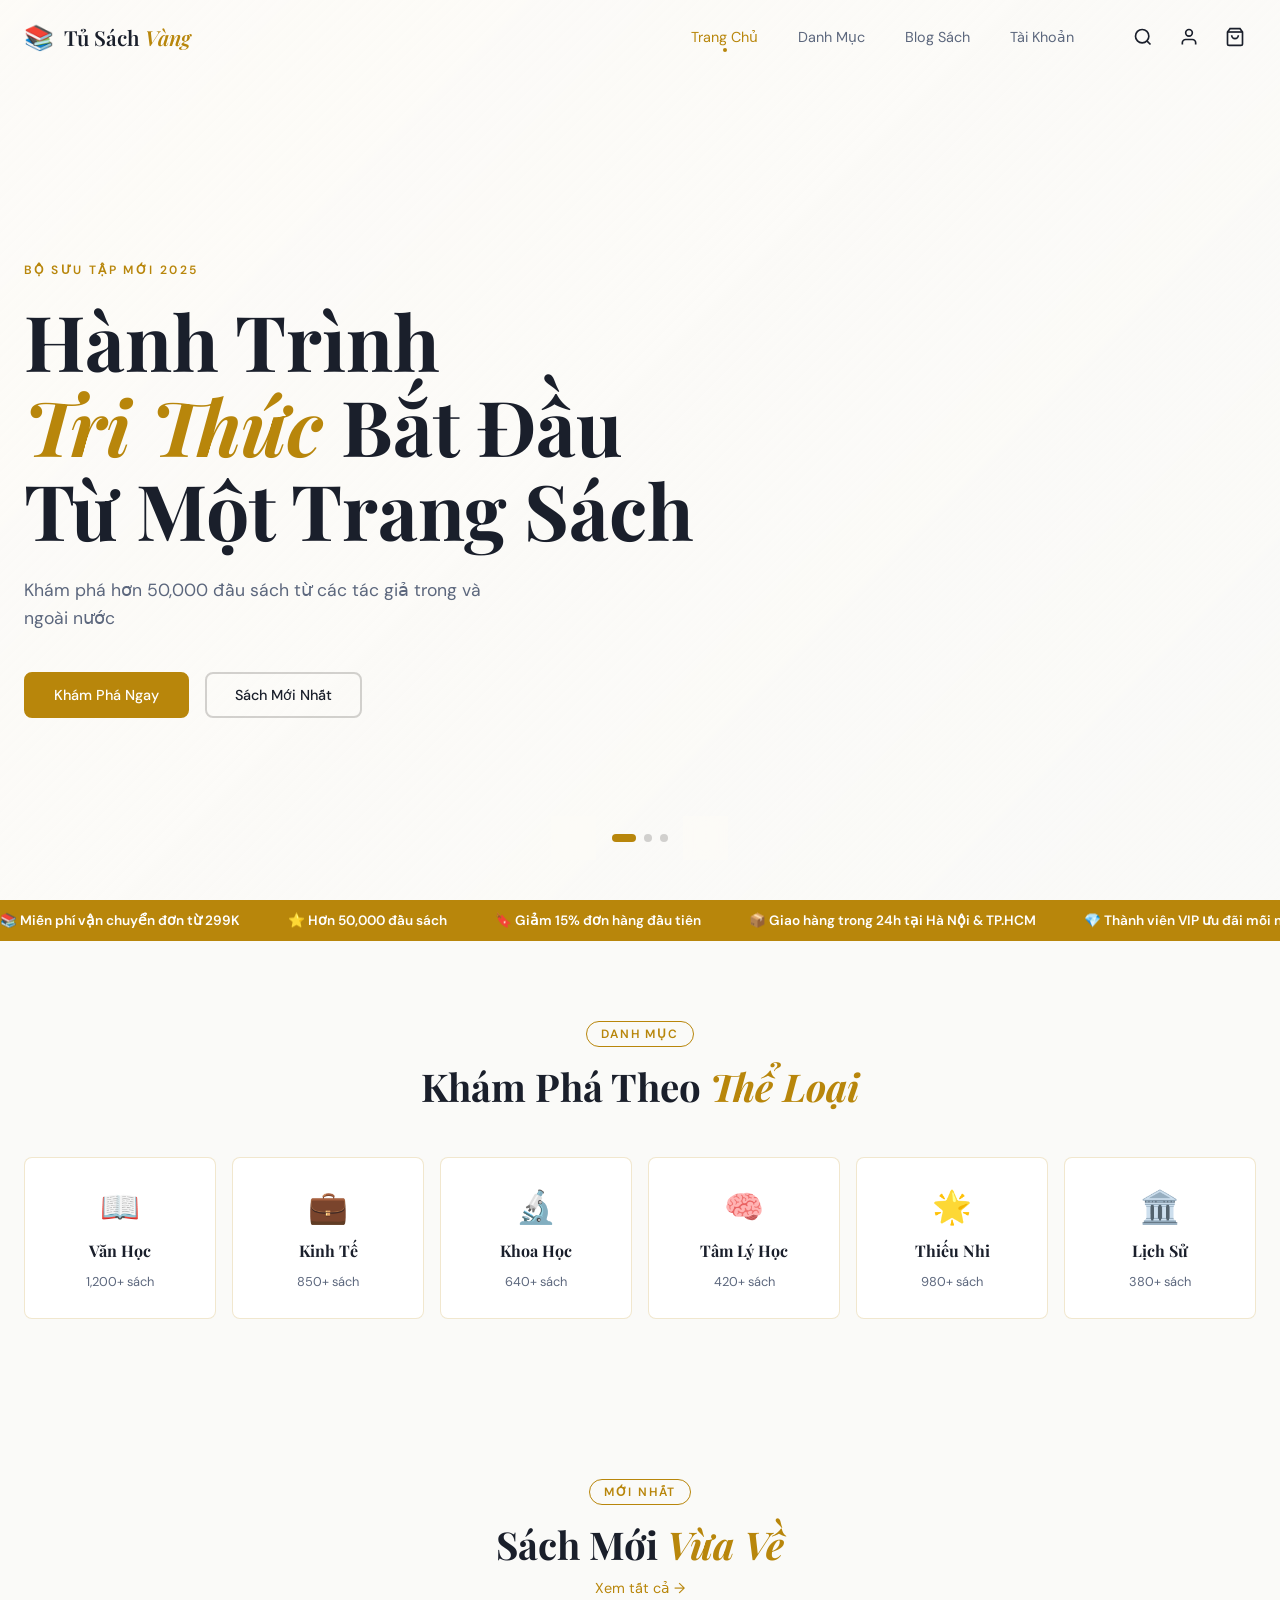
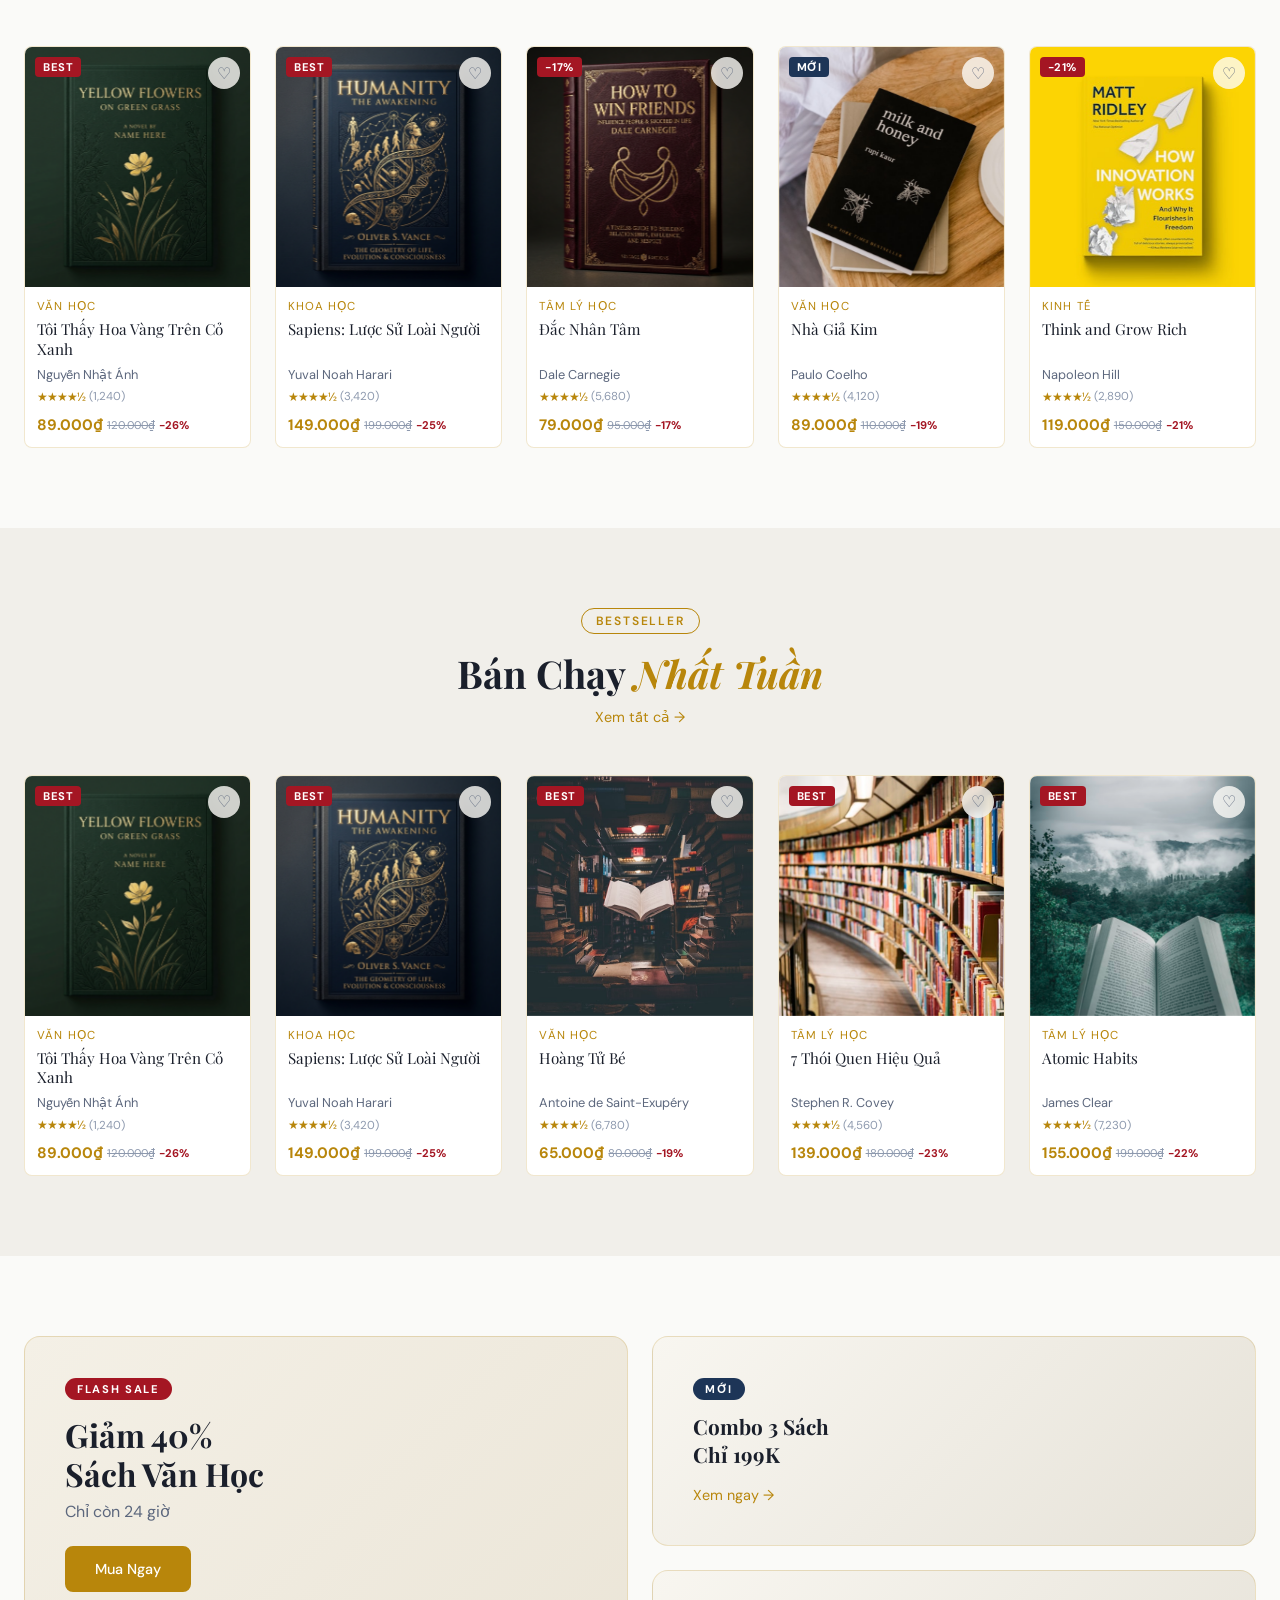
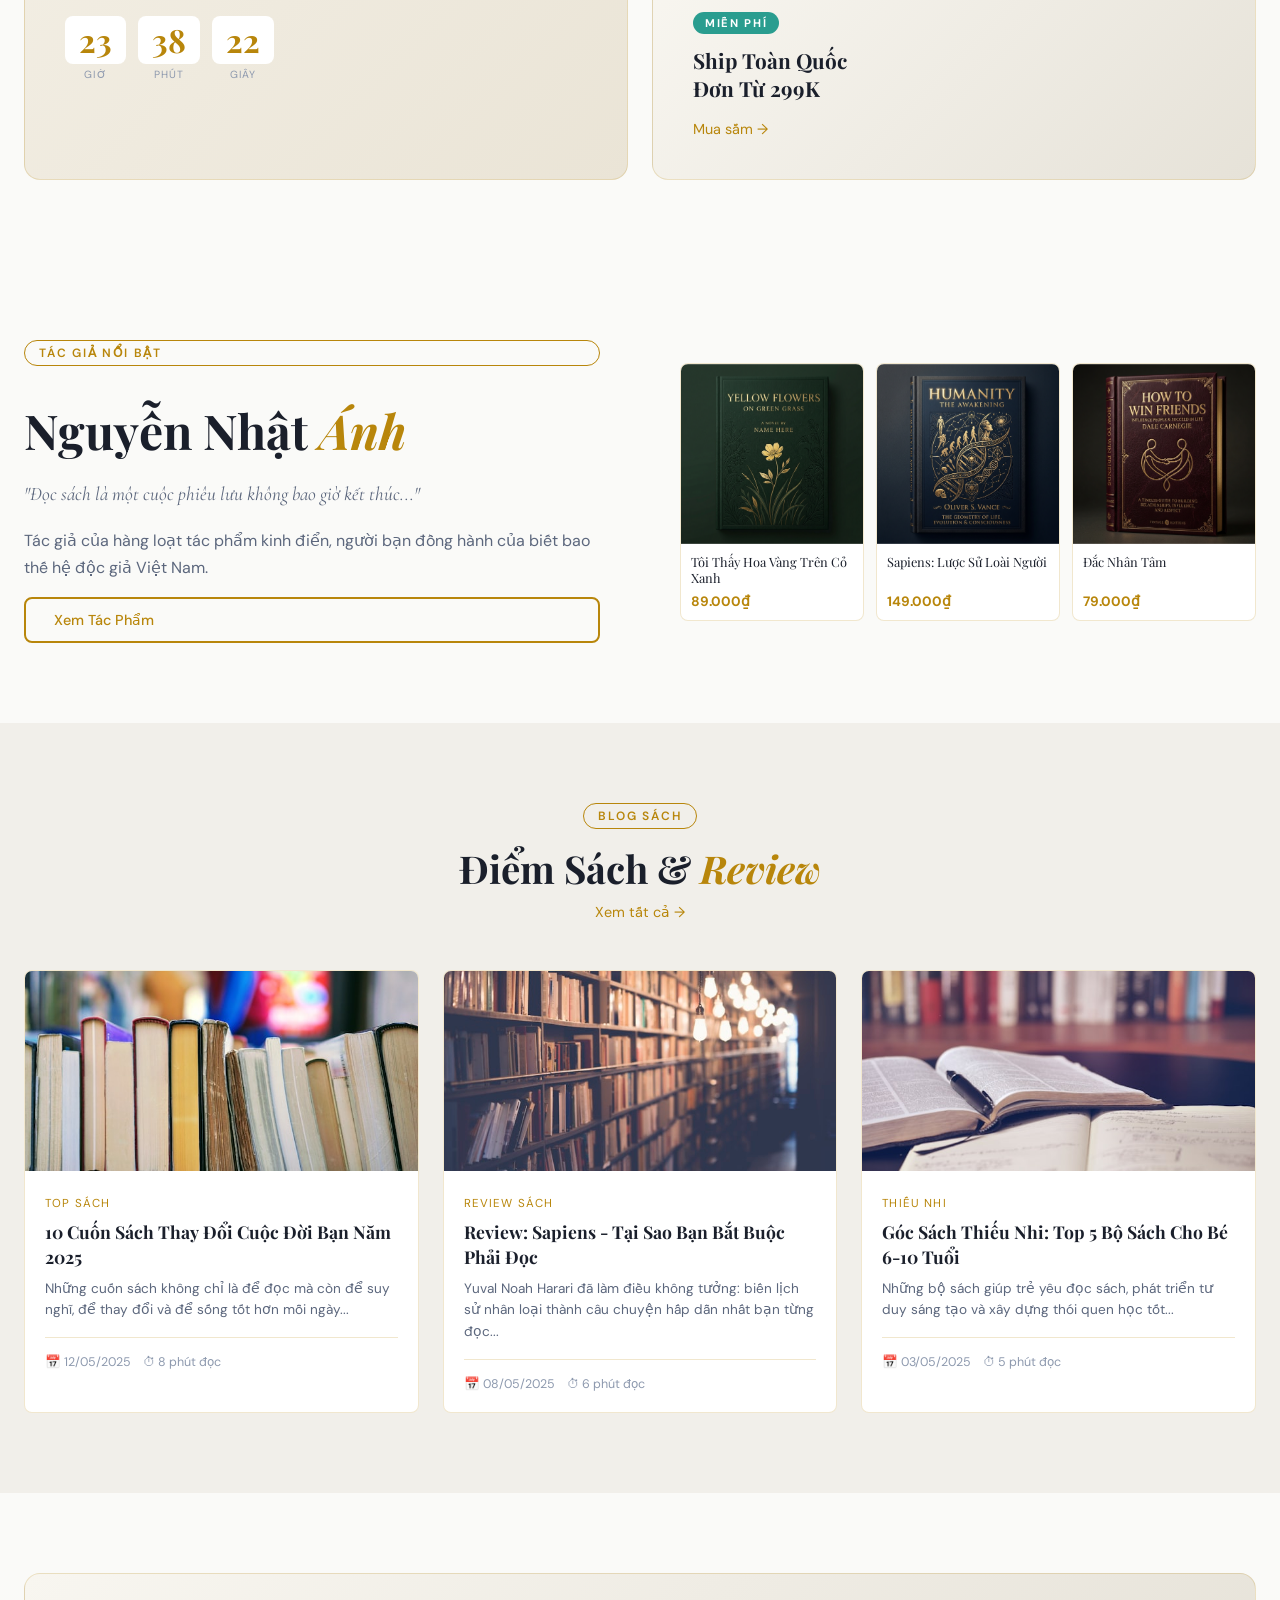
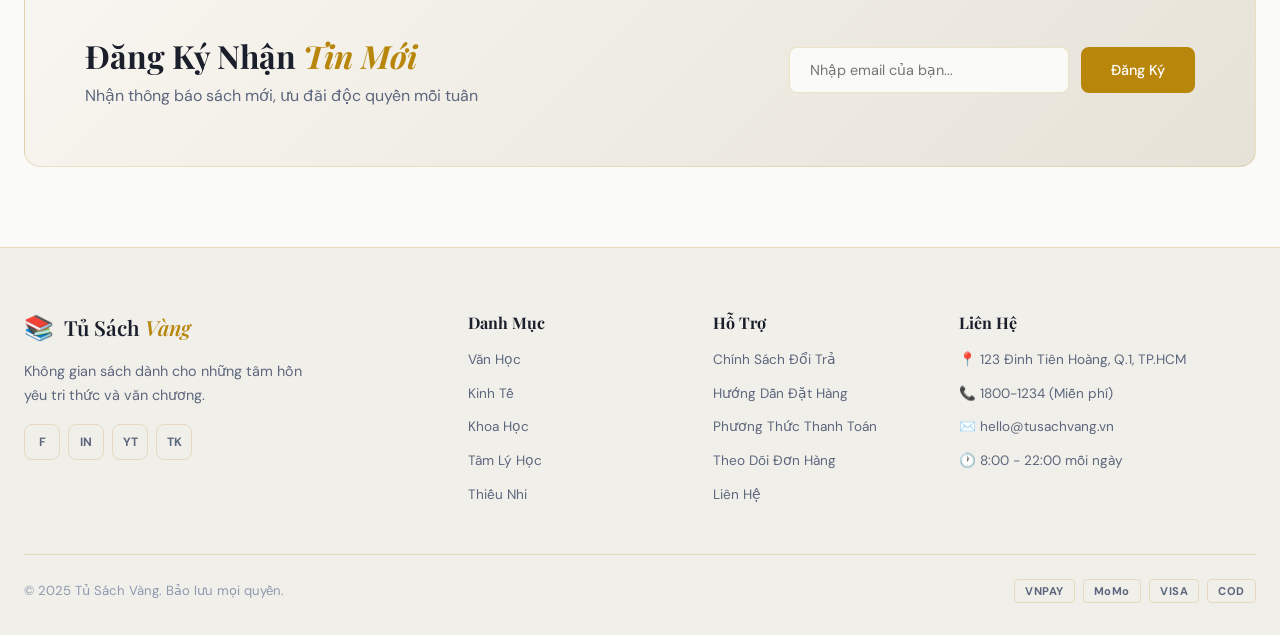
==== commit c7a63a66: "Add files via upload" ====
--- a/index.html
+++ b/index.html
@@ -1,408 +1,353 @@
-<!doctype html>
-<html lang="en">
-  <head>
-    <meta charset="UTF-8" />
-    <meta name="viewport" content="width=device-width, initial-scale=1.0" />
-    <title>SOLE.VN - Premium Sneakers</title>
-    <link
-      href="https://fonts.googleapis.com/css2?family=Plus+Jakarta+Sans:wght@400;500;600;700;800;900&display=swap"
-      rel="stylesheet"
-    />
-    <link rel="stylesheet" href="styles.css" />
-  </head>
-  <body>
-    <!-- Tier 1: Utility Bar -->
-    <div class="utility-bar">
-      <div class="utility-left">
-        <span>Free Shipping on Orders Over $150</span>
-        <a href="#">Join Membership</a>
-      </div>
-      <div class="utility-right">
-        <a href="#">Support</a>
-        <a href="#">Store Locator</a>
-      </div>
-    </div>
-
-    <!-- Tier 2: Main Navigation -->
-    <nav class="main-nav">
-      <div class="nav-left">
-        <a href="#" class="logo">
-          <div class="logo-icon">
-            <svg viewBox="0 0 18 20">
-              <path
-                d="M9 0L0 5v10l9 5 9-5V5L9 0zm0 2.5L15 6v8l-6 3.33L3 14V6l6-3.5z"
-              />
-            </svg>
-          </div>
-          <span class="logo-text">SOLE.VN</span>
-        </a>
-        <div class="nav-links">
-          <a href="coming-soon.html">NEW RELEASES</a>
-          <a href="coming-soon.html">MEN</a>
-          <a href="coming-soon.html">WOMEN</a>
-          <a href="coming-soon.html" class="sale">SALE</a>
-        </div>
-      </div>
-      <div class="nav-right">
-        <div class="search-box">
-          <svg viewBox="0 0 16 16">
-            <path
-              d="M11.742 10.344a6.5 6.5 0 1 0-1.397 1.398h-.001c.03.04.062.078.098.115l3.85 3.85a1 1 0 0 0 1.415-1.414l-3.85-3.85a1.007 1.007 0 0 0-.115-.1zM12 6.5a5.5 5.5 0 1 1-11 0 5.5 5.5 0 0 1 11 0z"
-            />
-          </svg>
-          <input type="text" placeholder="Search sneakers..." />
-        </div>
-        <div class="nav-icons">
-          <a href="#" class="nav-icon">
-            <svg viewBox="0 0 20 20">
-              <path
-                d="M10 2a6 6 0 0 0-6 6v3.586l-.707.707A1 1 0 0 0 4 14h12a1 1 0 0 0 .707-1.707L16 11.586V8a6 6 0 0 0-6-6zM10 18a3 3 0 0 1-3-3h6a3 3 0 0 1-3 3z"
-              />
-            </svg>
-          </a>
-          <a href="#" class="nav-icon">
-            <svg viewBox="0 0 20 20">
-              <path
-                d="M10 0a10 10 0 1 0 10 10A10 10 0 0 0 10 0zm0 3a3 3 0 1 1 0 6 3 3 0 0 1 0-6zm0 14a8 8 0 0 1-6.32-3.16 5 5 0 0 1 12.64 0A8 8 0 0 1 10 17z"
-              />
-            </svg>
-          </a>
-        </div>
-      </div>
-    </nav>
-
-    <!-- Tier 3: Category Filter -->
-    <div class="category-filter">
-      <a href="#" class="active">ALL PRODUCTS</a>
-      <a href="#">BASKETBALL</a>
-      <a href="#">RUNNING</a>
-      <a href="#">LIFESTYLE</a>
-      <a href="#">CYBER-SERIES</a>
-      <a href="#">LIMITED DROPS</a>
-    </div>
-
-    <!-- Stats Bar -->
-    <div class="stats-bar">
-      <div class="stat-item">
-        <div class="stat-icon">
-          <svg viewBox="0 0 24 24">
-            <path
-              d="M20 8h-3V4H3c-1.1 0-2 .9-2 2v11h2c0 1.66 1.34 3 3 3s3-1.34 3-3h6c0 1.66 1.34 3 3 3s3-1.34 3-3h2v-5l-3-4zM6 18.5c-.83 0-1.5-.67-1.5-1.5s.67-1.5 1.5-1.5 1.5.67 1.5 1.5-.67 1.5-1.5 1.5zm13.5-9l1.96 2.5H17V9.5h2.5zm-1.5 9c-.83 0-1.5-.67-1.5-1.5s.67-1.5 1.5-1.5 1.5.67 1.5 1.5-.67 1.5-1.5 1.5z"
-            />
-          </svg>
-        </div>
-        <div class="stat-content">
-          <h4>GLOBAL DELIVERY</h4>
-          <p>Fast tracking included</p>
-        </div>
-      </div>
-      <div class="stat-item">
-        <div class="stat-icon">
-          <svg viewBox="0 0 24 24">
-            <path
-              d="M12 1L3 5v6c0 5.55 3.84 10.74 9 12 5.16-1.26 9-6.45 9-12V5l-9-4zm0 10.99h7c-.53 4.12-3.28 7.79-7 8.94V12H5V6.3l7-3.11v8.8z"
-            />
-          </svg>
-        </div>
-        <div class="stat-content">
-          <h4>AUTHENTIC ONLY</h4>
-          <p>100% genuine products</p>
-        </div>
-      </div>
-      <div class="stat-item">
-        <div class="stat-icon">
-          <svg viewBox="0 0 24 24">
-            <path
-              d="M12.5 8c-2.65 0-5.05.99-6.9 2.6L2 7v9h9l-3.62-3.62c1.39-1.16 3.16-1.88 5.12-1.88 3.54 0 6.55 2.31 7.6 5.5l2.37-.78C21.08 11.03 17.15 8 12.5 8z"
-            />
-          </svg>
-        </div>
-        <div class="stat-content">
-          <h4>30 DAY RETURNS</h4>
-          <p>Hassle-free exchange</p>
-        </div>
-      </div>
-      <div class="stat-item">
-        <div class="stat-icon">
-          <svg viewBox="0 0 24 24">
-            <path
-              d="M18 8h-1V6c0-2.76-2.24-5-5-5S7 3.24 7 6v2H6c-1.1 0-2 .9-2 2v10c0 1.1.9 2 2 2h12c1.1 0 2-.9 2-2V10c0-1.1-.9-2-2-2zm-6 9c-1.1 0-2-.9-2-2s.9-2 2-2 2 .9 2 2-.9 2-2 2zm3.1-9H8.9V6c0-1.71 1.39-3.1 3.1-3.1 1.71 0 3.1 1.39 3.1 3.1v2z"
-            />
-          </svg>
-        </div>
-        <div class="stat-content">
-          <h4>SECURE PAYMENT</h4>
-          <p>Fully encrypted transactions</p>
-        </div>
-      </div>
-    </div>
-
-    <!-- Hero Section -->
-    <section class="hero-section">
-      <div class="hero-gradient"></div>
-      <div class="hero-gradient-2"></div>
-      <div class="hero-content">
-        <div class="hero-left">
-          <div class="hero-badge">
-            <span>JUST LANDED</span>
-          </div>
-          <h1 class="hero-title">THE NEXT<br /><span>EVOLUTION</span></h1>
-          <p class="hero-description">
-            Introducing the Cyber-Runner V3. Precision engineered for
-            high-performance city navigation with adaptive cushioning
-            technology.
-          </p>
-          <div class="hero-buttons">
-            <a href="product-collection.html" class="btn-primary">
-              SHOP COLLECTION
-              <svg viewBox="0 0 10 10"><path d="M1 5h8M6 1l4 4-4 4" /></svg>
-            </a>
-            <a href="#" class="btn-secondary">WATCH REVEAL</a>
-          </div>
-        </div>
-        <div class="hero-right">
-          <div class="hero-image-container">
-            <div class="hero-blur-circle"></div>
-            <div class="hero-shoe">
-              <img
-                src="images/1.png"
-                alt="Cyber-Runner V3"
-                class="hero-shoe-img"
-              />
-            </div>
-            <div class="hero-stat hero-stat-top">
-              <div class="hero-stat-label">Weight</div>
-              <div class="hero-stat-value">245.0g</div>
-            </div>
-            <div class="hero-stat hero-stat-bottom">
-              <div class="hero-stat-label">Technology</div>
-              <div class="hero-stat-value">AIR-CORE™</div>
-            </div>
-          </div>
-        </div>
-      </div>
-    </section>
-
-    <!-- Products Section -->
-    <section class="products-section">
-      <div class="products-header">
-        <div class="products-title">
-          <h2>FEATURED DROPS</h2>
-          <p>Curated selection of our latest high-performance footwear.</p>
-        </div>
-        <a href="product-collection.html" class="view-all">
-          VIEW ALL RELEASES
-          <svg viewBox="0 0 8 12"><path d="M1 1l5 5-5 5" /></svg>
-        </a>
-      </div>
-      <div class="products-grid">
-        <!-- Product 1 -->
-        <div
-          class="product-card"
-          onclick="window.location.href = 'product-detail.html'"
-          style="cursor: pointer"
-        >
-          <div class="product-image">
-            <img src="images/2.png" alt="RED PHANTOM 01" class="product-img" />
-            <div class="product-wishlist" onclick="event.stopPropagation()">
-              <svg viewBox="0 0 20 18">
-                <path
-                  d="M10 15.27L16.18 19l-1.64-7.03L20 7.24l-7.19-.61L10 0 7.19 6.63 0 7.24l5.46 4.73L3.82 19z"
-                />
-              </svg>
-            </div>
-            <div
-              class="product-add-btn"
-              onclick="
-                event.stopPropagation();
-                window.location.href = 'checkout.html';
-              "
-            >
-              ADD TO CART
-            </div>
-          </div>
-          <div class="product-info">
-            <div class="product-name-price">
-              <span class="product-name">RED PHANTOM 01</span>
-              <span class="product-price">$180.00</span>
-            </div>
-            <div class="product-meta">Running • 2 Colors</div>
-          </div>
-        </div>
-
-        <!-- Product 2 -->
-        <div
-          class="product-card"
-          onclick="window.location.href = 'product-detail.html'"
-          style="cursor: pointer"
-        >
-          <div class="product-image">
-            <img src="images/3.png" alt="SOLAR FLARE HI" class="product-img" />
-            <div class="product-badge"><span>LIMITED</span></div>
-            <div class="product-wishlist">
-              <svg viewBox="0 0 20 18">
-                <path
-                  d="M10 15.27L16.18 19l-1.64-7.03L20 7.24l-7.19-.61L10 0 7.19 6.63 0 7.24l5.46 4.73L3.82 19z"
-                />
-              </svg>
-            </div>
-            <div
-              class="product-add-btn"
-              onclick="
-                event.stopPropagation();
-                window.location.href = 'checkout.html';
-              "
-            >
-              ADD TO CART
-            </div>
-          </div>
-          <div class="product-info">
-            <div class="product-name-price">
-              <span class="product-name">SOLAR FLARE HI</span>
-              <span class="product-price">$210.00</span>
-            </div>
-            <div class="product-meta">Basketball • 1 Color</div>
-          </div>
-        </div>
-
-        <!-- Product 3 -->
-        <div class="product-card">
-          <div class="product-image">
-            <img
-              src="images/4.png"
-              alt="NOVA GLIDE WHITE"
-              class="product-img"
-            />
-            <div class="product-wishlist">
-              <svg viewBox="0 0 20 18">
-                <path
-                  d="M10 15.27L16.18 19l-1.64-7.03L20 7.24l-7.19-.61L10 0 7.19 6.63 0 7.24l5.46 4.73L3.82 19z"
-                />
-              </svg>
-            </div>
-            <div
-              class="product-add-btn"
-              onclick="
-                event.stopPropagation();
-                window.location.href = 'checkout.html';
-              "
-            >
-              ADD TO CART
-            </div>
-          </div>
-          <div class="product-info">
-            <div class="product-name-price">
-              <span class="product-name">NOVA GLIDE WHITE</span>
-              <span class="product-price">$165.00</span>
-            </div>
-            <div class="product-meta">Lifestyle • 4 Colors</div>
-          </div>
-        </div>
-      </div>
-    </section>
-
-    <!-- Newsletter Section -->
-    <section class="newsletter-section">
-      <div class="newsletter-bg"></div>
-      <div class="newsletter-content">
-        <div class="newsletter-text">
-          <h2>DON'T MISS THE NEXT DROP</h2>
-          <p>
-            Be the first to know about limited edition releases and members-only
-            events.
-          </p>
-        </div>
-        <form class="newsletter-form">
-          <input
-            type="email"
-            class="newsletter-input"
-            placeholder="Email Address"
-          />
-          <button type="submit" class="newsletter-btn">JOIN</button>
-        </form>
-      </div>
-    </section>
-
-    <!-- Footer -->
-    <footer class="footer">
-      <div class="footer-main">
-        <div class="footer-brand">
-          <div class="footer-logo">
-            <div class="footer-logo-icon">
-              <svg viewBox="0 0 14 17">
-                <path d="M7 0L0 3.5v7l7 3.5 7-3.5v-7L7 0z" />
-              </svg>
-            </div>
-            <span class="footer-logo-text">SOLE.VN</span>
-          </div>
-          <p class="footer-description">
-            Premier destination for futuristic high-performance footwear. We
-            bridge the gap between cyberpunk aesthetics and world-class athletic
-            engineering.
-          </p>
-          <div class="footer-social">
-            <a href="#" class="social-icon">
-              <svg viewBox="0 0 24 24">
-                <path
-                  d="M24 4.557c-.883.392-1.832.656-2.828.775 1.017-.609 1.798-1.574 2.165-2.724-.951.564-2.005.974-3.127 1.195-.897-.957-2.178-1.555-3.594-1.555-3.179 0-5.515 2.966-4.797 6.045-4.091-.205-7.719-2.165-10.148-5.144-1.29 2.213-.669 5.108 1.523 6.574-.806-.026-1.566-.247-2.229-.616-.054 2.281 1.581 4.415 3.949 4.89-.693.188-1.452.232-2.224.084.626 1.956 2.444 3.379 4.6 3.419-2.07 1.623-4.678 2.348-7.29 2.04 2.179 1.397 4.768 2.212 7.548 2.212 9.142 0 14.307-7.721 13.995-14.646.962-.695 1.797-1.562 2.457-2.549z"
-                />
-              </svg>
-            </a>
-            <a href="#" class="social-icon">
-              <svg viewBox="0 0 24 24">
-                <path
-                  d="M12 2.163c3.204 0 3.584.012 4.85.07 3.252.148 4.771 1.691 4.919 4.919.058 1.265.069 1.645.069 4.849 0 3.205-.012 3.584-.069 4.849-.149 3.225-1.664 4.771-4.919 4.919-1.266.058-1.644.07-4.85.07-3.204 0-3.584-.012-4.849-.07-3.26-.149-4.771-1.699-4.919-4.92-.058-1.265-.07-1.644-.07-4.849 0-3.204.013-3.583.07-4.849.149-3.227 1.664-4.771 4.919-4.919 1.266-.057 1.645-.069 4.849-.069zm0-2.163c-3.259 0-3.667.014-4.947.072-4.358.2-6.78 2.618-6.98 6.98-.059 1.281-.073 1.689-.073 4.948 0 3.259.014 3.668.072 4.948.2 4.358 2.618 6.78 6.98 6.98 1.281.058 1.689.072 4.948.072 3.259 0 3.668-.014 4.948-.072 4.354-.2 6.782-2.618 6.979-6.98.059-1.28.073-1.689.073-4.948 0-3.259-.014-3.667-.072-4.947-.196-4.354-2.617-6.78-6.979-6.98-1.281-.059-1.69-.073-4.949-.073zm0 5.838c-3.403 0-6.162 2.759-6.162 6.162s2.759 6.163 6.162 6.163 6.162-2.759 6.162-6.163c0-3.403-2.759-6.162-6.162-6.162zm0 10.162c-2.209 0-4-1.79-4-4 0-2.209 1.791-4 4-4s4 1.791 4 4c0 2.21-1.791 4-4 4zm6.406-11.845c-.796 0-1.441.645-1.441 1.44s.645 1.44 1.441 1.44c.795 0 1.439-.645 1.439-1.44s-.644-1.44-1.439-1.44z"
-                />
-              </svg>
-            </a>
-            <a href="#" class="social-icon">
-              <svg viewBox="0 0 24 24">
-                <path
-                  d="M19.615 3.184c-3.604-.246-11.631-.245-15.23 0-3.897.266-4.356 2.62-4.385 8.816.029 6.185.484 8.549 4.385 8.816 3.6.245 11.626.246 15.23 0 3.897-.266 4.356-2.62 4.385-8.816-.029-6.185-.484-8.549-4.385-8.816zm-10.615 12.816v-8l8 3.993-8 4.007z"
-                />
-              </svg>
-            </a>
-          </div>
-        </div>
-        <div class="footer-column">
-          <h4>Categories</h4>
-          <ul>
-            <li><a href="#">New Releases</a></li>
-            <li><a href="#">Basketball</a></li>
-            <li><a href="#">Running</a></li>
-            <li><a href="#">Lifestyle</a></li>
-            <li><a href="#">Training</a></li>
-          </ul>
-        </div>
-        <div class="footer-column">
-          <h4>Support</h4>
-          <ul>
-            <li><a href="#">Shipping Info</a></li>
-            <li><a href="#">Returns & Exchanges</a></li>
-            <li><a href="#">Payment Options</a></li>
-            <li><a href="#">Contact Us</a></li>
-            <li><a href="#">FAQ</a></li>
-          </ul>
-        </div>
-        <div class="footer-column">
-          <h4>Company</h4>
-          <ul>
-            <li><a href="#">About Us</a></li>
-            <li><a href="#">Sustainability</a></li>
-            <li><a href="#">Careers</a></li>
-            <li><a href="#">Terms of Service</a></li>
-            <li><a href="#">Privacy Policy</a></li>
-          </ul>
-        </div>
-      </div>
-      <div class="footer-bottom">
-        <span class="footer-copyright">© 2024 SOLE.VN INTERNATIONAL LTD.</span>
-        <div class="footer-links">
-          <a href="#">COOKIES</a>
-          <a href="#">AD CHOICE</a>
-          <a href="#">TERMS</a>
-        </div>
-      </div>
-    </footer>
-  </body>
-</html>
+<!DOCTYPE html>
+<html lang="vi">
+<head>
+  <meta charset="UTF-8" />
+  <meta name="viewport" content="width=device-width, initial-scale=1.0" />
+  <title>Tủ Sách Vàng — Nhà Sách Trực Tuyến Cao Cấp</title>
+  <meta name="description" content="Tủ Sách Vàng — Khám phá hàng ngàn đầu sách chất lượng cao. Sách văn học, khoa học, kinh tế, thiếu nhi và nhiều thể loại khác." />
+  <link rel="preconnect" href="https://fonts.googleapis.com" />
+  <link rel="preconnect" href="https://fonts.gstatic.com" crossorigin />
+  <link href="https://fonts.googleapis.com/css2?family=Playfair+Display:ital,wght@0,400;0,600;0,700;1,400;1,600&family=DM+Sans:wght@300;400;500;600&family=Cormorant+Garamond:ital,wght@0,300;0,400;0,600;1,300;1,400&display=swap" rel="stylesheet" />
+  <link rel="stylesheet" href="css/main.css?v=3" />
+  <link rel="stylesheet" href="css/components.css?v=3" />
+  <link rel="stylesheet" href="css/animations.css?v=3" />
+</head>
+<body>
+
+<!-- ===== TOAST NOTIFICATION ===== -->
+<div id="toast-container" class="toast-container"></div>
+
+<!-- ===== MINI CART OVERLAY ===== -->
+<div id="cart-overlay" class="cart-overlay"></div>
+<aside id="mini-cart" class="mini-cart">
+  <div class="mini-cart__header">
+    <h3>Giỏ Hàng</h3>
+    <button id="close-cart" class="mini-cart__close" aria-label="Đóng giỏ hàng">✕</button>
+  </div>
+  <div id="cart-items" class="mini-cart__items"></div>
+  <div class="mini-cart__footer">
+    <div class="mini-cart__total">
+      <span>Tổng cộng</span>
+      <span id="cart-total">0₫</span>
+    </div>
+    <a href="checkout.html" class="btn btn--primary btn--full">Thanh Toán</a>
+    <a href="cart.html" class="btn btn--outline btn--full">Xem Giỏ Hàng</a>
+  </div>
+</aside>
+
+<!-- ===== LIVE SEARCH OVERLAY ===== -->
+<div id="search-overlay" class="search-overlay">
+  <div class="search-overlay__inner">
+    <div class="search-overlay__box">
+      <span class="search-overlay__icon">⌕</span>
+      <input type="text" id="search-input" placeholder="Tìm kiếm sách, tác giả, thể loại..." autocomplete="off" />
+      <button id="close-search" aria-label="Đóng tìm kiếm">✕</button>
+    </div>
+    <div id="search-results" class="search-results"></div>
+  </div>
+</div>
+
+<!-- ===== NAVIGATION ===== -->
+<header id="main-header" class="header">
+  <div class="container header__inner">
+    <a href="index.html" class="logo">
+      <span class="logo__icon">📚</span>
+      <span class="logo__text">Tủ Sách <em>Vàng</em></span>
+    </a>
+    <nav class="nav" id="main-nav">
+      <a href="index.html" class="nav__link active">Trang Chủ</a>
+      <a href="catalog.html" class="nav__link">Danh Mục</a>
+      <a href="blog.html" class="nav__link">Blog Sách</a>
+      <a href="account.html" class="nav__link">Tài Khoản</a>
+    </nav>
+    <div class="header__actions">
+      <button id="search-btn" class="icon-btn" aria-label="Tìm kiếm">
+        <svg width="20" height="20" viewBox="0 0 24 24" fill="none" stroke="currentColor" stroke-width="2"><circle cx="11" cy="11" r="8"/><path d="m21 21-4.35-4.35"/></svg>
+      </button>
+      <a href="auth.html" class="icon-btn" aria-label="Tài khoản">
+        <svg width="20" height="20" viewBox="0 0 24 24" fill="none" stroke="currentColor" stroke-width="2"><path d="M20 21v-2a4 4 0 0 0-4-4H8a4 4 0 0 0-4 4v2"/><circle cx="12" cy="7" r="4"/></svg>
+      </a>
+      <button id="cart-btn" class="icon-btn cart-icon-btn" aria-label="Giỏ hàng">
+        <svg width="20" height="20" viewBox="0 0 24 24" fill="none" stroke="currentColor" stroke-width="2"><path d="M6 2 3 6v14a2 2 0 0 0 2 2h14a2 2 0 0 0 2-2V6l-3-4z"/><line x1="3" y1="6" x2="21" y2="6"/><path d="M16 10a4 4 0 0 1-8 0"/></svg>
+        <span id="cart-count" class="cart-count">0</span>
+      </button>
+      <button id="menu-toggle" class="icon-btn menu-toggle" aria-label="Menu">
+        <span></span><span></span><span></span>
+      </button>
+    </div>
+  </div>
+</header>
+
+<!-- ===== HERO SLIDER ===== -->
+<section class="hero" id="hero">
+  <div class="hero__slider" id="hero-slider">
+    <div class="hero__slide active" style="--bg: url('img/hero1.png')">
+      <div class="hero__overlay"></div>
+      <div class="container hero__content">
+        <span class="hero__tag">Bộ Sưu Tập Mới 2025</span>
+        <h1 class="hero__title">Hành Trình<br/><em>Tri Thức</em> Bắt Đầu<br/>Từ Một Trang Sách</h1>
+        <p class="hero__sub">Khám phá hơn 50,000 đầu sách từ các tác giả trong và ngoài nước</p>
+        <div class="hero__cta">
+          <a href="catalog.html" class="btn btn--gold">Khám Phá Ngay</a>
+          <a href="#new-arrivals" class="btn btn--ghost">Sách Mới Nhất</a>
+        </div>
+      </div>
+    </div>
+    <div class="hero__slide" style="--bg: url('img/hero2.png')">
+      <div class="hero__overlay"></div>
+      <div class="container hero__content">
+        <span class="hero__tag">Góc Đọc Sách</span>
+        <h1 class="hero__title">Mỗi Cuốn Sách<br/>Là Một <em>Thế Giới</em><br/>Chờ Được Khám Phá</h1>
+        <p class="hero__sub">Sách văn học, kinh tế, khoa học — tất cả tại một nơi</p>
+        <div class="hero__cta">
+          <a href="catalog.html" class="btn btn--gold">Xem Bestseller</a>
+          <a href="blog.html" class="btn btn--ghost">Đọc Review Sách</a>
+        </div>
+      </div>
+    </div>
+    <div class="hero__slide" style="--bg: url('img/hero3.png')">
+      <div class="hero__overlay"></div>
+      <div class="container hero__content">
+        <span class="hero__tag">Ưu Đãi Đặc Biệt</span>
+        <h1 class="hero__title">Giảm Đến <em>50%</em><br/>Toàn Bộ Sách<br/>Bestseller</h1>
+        <p class="hero__sub">Chương trình khuyến mãi có hạn — Đặt hàng ngay hôm nay</p>
+        <div class="hero__cta">
+          <a href="catalog.html?filter=sale" class="btn btn--gold">Mua Ngay</a>
+          <a href="#promotions" class="btn btn--ghost">Xem Ưu Đãi</a>
+        </div>
+      </div>
+    </div>
+  </div>
+  <div class="hero__controls">
+    <button class="hero__prev" id="hero-prev" aria-label="Slide trước">‹</button>
+    <div class="hero__dots" id="hero-dots">
+      <button class="hero__dot active"></button>
+      <button class="hero__dot"></button>
+      <button class="hero__dot"></button>
+    </div>
+    <button class="hero__next" id="hero-next" aria-label="Slide tiếp">›</button>
+  </div>
+</section>
+
+<!-- ===== MARQUEE STRIP ===== -->
+<div class="marquee-strip">
+  <div class="marquee-track">
+    <span>📚 Miễn phí vận chuyển đơn từ 299K</span>
+    <span>⭐ Hơn 50,000 đầu sách</span>
+    <span>🔖 Giảm 15% đơn hàng đầu tiên</span>
+    <span>📦 Giao hàng trong 24h tại Hà Nội &amp; TP.HCM</span>
+    <span>💎 Thành viên VIP ưu đãi mỗi ngày</span>
+    <span>📚 Miễn phí vận chuyển đơn từ 299K</span>
+    <span>⭐ Hơn 50,000 đầu sách</span>
+    <span>🔖 Giảm 15% đơn hàng đầu tiên</span>
+    <span>📦 Giao hàng trong 24h tại Hà Nội &amp; TP.HCM</span>
+    <span>💎 Thành viên VIP ưu đãi mỗi ngày</span>
+  </div>
+</div>
+
+<!-- ===== CATEGORIES ===== -->
+<section class="section categories-section">
+  <div class="container">
+    <div class="section-header aos-fade-up">
+      <span class="section-tag">Danh Mục</span>
+      <h2>Khám Phá Theo <em>Thể Loại</em></h2>
+    </div>
+    <div class="categories-grid">
+      <a href="catalog.html?cat=van-hoc" class="category-card aos-fade-up" style="--delay:0.1s">
+        <div class="category-card__icon">📖</div>
+        <h3>Văn Học</h3>
+        <span>1,200+ sách</span>
+      </a>
+      <a href="catalog.html?cat=kinh-te" class="category-card aos-fade-up" style="--delay:0.2s">
+        <div class="category-card__icon">💼</div>
+        <h3>Kinh Tế</h3>
+        <span>850+ sách</span>
+      </a>
+      <a href="catalog.html?cat=khoa-hoc" class="category-card aos-fade-up" style="--delay:0.3s">
+        <div class="category-card__icon">🔬</div>
+        <h3>Khoa Học</h3>
+        <span>640+ sách</span>
+      </a>
+      <a href="catalog.html?cat=tam-ly" class="category-card aos-fade-up" style="--delay:0.4s">
+        <div class="category-card__icon">🧠</div>
+        <h3>Tâm Lý Học</h3>
+        <span>420+ sách</span>
+      </a>
+      <a href="catalog.html?cat=thieu-nhi" class="category-card aos-fade-up" style="--delay:0.5s">
+        <div class="category-card__icon">🌟</div>
+        <h3>Thiếu Nhi</h3>
+        <span>980+ sách</span>
+      </a>
+      <a href="catalog.html?cat=lich-su" class="category-card aos-fade-up" style="--delay:0.6s">
+        <div class="category-card__icon">🏛️</div>
+        <h3>Lịch Sử</h3>
+        <span>380+ sách</span>
+      </a>
+    </div>
+  </div>
+</section>
+
+<!-- ===== NEW ARRIVALS ===== -->
+<section class="section" id="new-arrivals">
+  <div class="container">
+    <div class="section-header aos-fade-up">
+      <span class="section-tag">Mới Nhất</span>
+      <h2>Sách Mới <em>Vừa Về</em></h2>
+      <a href="catalog.html?sort=newest" class="section-more">Xem tất cả →</a>
+    </div>
+    <div class="books-grid" id="new-books-grid">
+      <!-- JS populated -->
+    </div>
+  </div>
+</section>
+
+<!-- ===== BESTSELLERS ===== -->
+<section class="section section--dark" id="bestsellers">
+  <div class="container">
+    <div class="section-header aos-fade-up">
+      <span class="section-tag">Bestseller</span>
+      <h2>Bán Chạy <em>Nhất Tuần</em></h2>
+      <a href="catalog.html?sort=bestseller" class="section-more">Xem tất cả →</a>
+    </div>
+    <div class="books-grid" id="bestseller-grid">
+      <!-- JS populated -->
+    </div>
+  </div>
+</section>
+
+<!-- ===== PROMOTIONS BANNER ===== -->
+<section class="section promo-section" id="promotions">
+  <div class="container">
+    <div class="promo-grid">
+      <div class="promo-card promo-card--large aos-fade-up">
+        <div class="promo-card__content">
+          <span class="promo-badge">FLASH SALE</span>
+          <h3>Giảm 40%<br/>Sách Văn Học</h3>
+          <p>Chỉ còn 24 giờ</p>
+          <a href="catalog.html?filter=sale&cat=van-hoc" class="btn btn--gold">Mua Ngay</a>
+        </div>
+        <div class="promo-card__countdown" id="countdown"></div>
+      </div>
+      <div class="promo-stack">
+        <div class="promo-card promo-card--small aos-fade-up" style="--delay:0.2s">
+          <span class="promo-badge promo-badge--blue">MỚI</span>
+          <h4>Combo 3 Sách<br/>Chỉ 199K</h4>
+          <a href="catalog.html?filter=combo">Xem ngay →</a>
+        </div>
+        <div class="promo-card promo-card--small aos-fade-up" style="--delay:0.3s">
+          <span class="promo-badge promo-badge--green">MIỄN PHÍ</span>
+          <h4>Ship Toàn Quốc<br/>Đơn Từ 299K</h4>
+          <a href="catalog.html">Mua sắm →</a>
+        </div>
+      </div>
+    </div>
+  </div>
+</section>
+
+<!-- ===== FEATURED AUTHOR ===== -->
+<section class="section author-section">
+  <div class="container">
+    <div class="author-feature aos-fade-up">
+      <div class="author-feature__text">
+        <span class="section-tag">Tác Giả Nổi Bật</span>
+        <h2>Nguyễn Nhật <em>Ánh</em></h2>
+        <p class="author-quote">"Đọc sách là một cuộc phiêu lưu không bao giờ kết thúc..."</p>
+        <p>Tác giả của hàng loạt tác phẩm kinh điển, người bạn đồng hành của biết bao thế hệ độc giả Việt Nam.</p>
+        <a href="catalog.html?author=nguyen-nhat-anh" class="btn btn--outline">Xem Tác Phẩm</a>
+      </div>
+      <div class="author-feature__books" id="author-books">
+        <!-- JS populated -->
+      </div>
+    </div>
+  </div>
+</section>
+
+<!-- ===== BLOG PREVIEW ===== -->
+<section class="section section--dark blog-section">
+  <div class="container">
+    <div class="section-header aos-fade-up">
+      <span class="section-tag">Blog Sách</span>
+      <h2>Điểm Sách & <em>Review</em></h2>
+      <a href="blog.html" class="section-more">Xem tất cả →</a>
+    </div>
+    <div class="blog-grid" id="blog-grid">
+      <!-- JS populated -->
+    </div>
+  </div>
+</section>
+
+<!-- ===== NEWSLETTER ===== -->
+<section class="section newsletter-section">
+  <div class="container">
+    <div class="newsletter-box aos-fade-up">
+      <div class="newsletter-box__text">
+        <h2>Đăng Ký Nhận <em>Tin Mới</em></h2>
+        <p>Nhận thông báo sách mới, ưu đãi độc quyền mỗi tuần</p>
+      </div>
+      <form class="newsletter-form" id="newsletter-form">
+        <input type="email" id="newsletter-email" placeholder="Nhập email của bạn..." required />
+        <button type="submit" class="btn btn--gold">Đăng Ký</button>
+      </form>
+    </div>
+  </div>
+</section>
+
+<!-- ===== FOOTER ===== -->
+<footer class="footer">
+  <div class="container">
+    <div class="footer__grid">
+      <div class="footer__brand">
+        <a href="index.html" class="logo">
+          <span class="logo__icon">📚</span>
+          <span class="logo__text">Tủ Sách <em>Vàng</em></span>
+        </a>
+        <p>Không gian sách dành cho những tâm hồn yêu tri thức và văn chương.</p>
+        <div class="footer__social">
+          <a href="#" aria-label="Facebook" class="social-btn">f</a>
+          <a href="#" aria-label="Instagram" class="social-btn">in</a>
+          <a href="#" aria-label="YouTube" class="social-btn">yt</a>
+          <a href="#" aria-label="TikTok" class="social-btn">tk</a>
+        </div>
+      </div>
+      <div class="footer__col">
+        <h4>Danh Mục</h4>
+        <a href="catalog.html?cat=van-hoc">Văn Học</a>
+        <a href="catalog.html?cat=kinh-te">Kinh Tế</a>
+        <a href="catalog.html?cat=khoa-hoc">Khoa Học</a>
+        <a href="catalog.html?cat=tam-ly">Tâm Lý Học</a>
+        <a href="catalog.html?cat=thieu-nhi">Thiếu Nhi</a>
+      </div>
+      <div class="footer__col">
+        <h4>Hỗ Trợ</h4>
+        <a href="#">Chính Sách Đổi Trả</a>
+        <a href="#">Hướng Dẫn Đặt Hàng</a>
+        <a href="#">Phương Thức Thanh Toán</a>
+        <a href="#">Theo Dõi Đơn Hàng</a>
+        <a href="#">Liên Hệ</a>
+      </div>
+      <div class="footer__col">
+        <h4>Liên Hệ</h4>
+        <p>📍 123 Đinh Tiên Hoàng, Q.1, TP.HCM</p>
+        <p>📞 1800-1234 (Miễn phí)</p>
+        <p>✉️ hello@tusachvang.vn</p>
+        <p>🕐 8:00 - 22:00 mỗi ngày</p>
+      </div>
+    </div>
+    <div class="footer__bottom">
+      <p>© 2025 Tủ Sách Vàng. Bảo lưu mọi quyền.</p>
+      <div class="payment-icons">
+        <span class="payment-icon">VNPAY</span>
+        <span class="payment-icon">MoMo</span>
+        <span class="payment-icon">VISA</span>
+        <span class="payment-icon">COD</span>
+      </div>
+    </div>
+  </div>
+</footer>
+
+<script src="js/data.js"></script>
+<script src="js/cart.js"></script>
+<script src="js/search.js"></script>
+<script src="js/main.js"></script>
+</body>
+</html>
--- a/css/main.css
+++ b/css/main.css
@@ -0,0 +1,387 @@
+/* ===== RESET & BASE ===== */
+*, *::before, *::after { box-sizing: border-box; margin: 0; padding: 0; }
+html { scroll-behavior: smooth; font-size: 16px; }
+body { font-family: 'DM Sans', sans-serif; background: var(--bg); color: var(--text); overflow-x: hidden; }
+img { max-width: 100%; display: block; }
+a { text-decoration: none; color: inherit; }
+
+/* ===== DESIGN TOKENS ===== */
+:root {
+  --gold: #B8860B;
+  --gold-light: #D4AF37;
+  --gold-dark: #8B6508;
+  --bg: #FAFAF8;
+  --bg-2: #F1EFEA;
+  --bg-3: #E6E2D8;
+  --bg-card: #FFFFFF;
+  --surface: #F8F6F0;
+  --border: rgba(184, 134, 11, 0.2);
+  --text: #1A1F2B;
+  --text-muted: #5C677D;
+  --text-dim: #8D99AE;
+  --accent: #A41623;
+  --accent-blue: #1D3557;
+  --accent-green: #2A9D8F;
+  --radius: 8px;
+  --radius-lg: 16px;
+  --shadow: 0 12px 40px rgba(26, 31, 43, 0.08);
+  --shadow-gold: 0 12px 30px rgba(184, 134, 11, 0.2);
+  --transition: 0.4s cubic-bezier(0.16, 1, 0.3, 1);
+  --font-display: 'Playfair Display', serif;
+  --font-body: 'DM Sans', sans-serif;
+  --font-serif: 'Cormorant Garamond', serif;
+}
+
+/* ===== UTILITIES ===== */
+.container { max-width: 1280px; margin: 0 auto; padding: 0 24px; }
+.section { padding: 80px 0; }
+.section--dark { background: var(--bg-2); }
+.btn {
+  display: inline-flex; align-items: center; gap: 8px;
+  padding: 12px 28px; border-radius: 8px; font-family: var(--font-body);
+  font-size: 0.9rem; font-weight: 500; cursor: pointer;
+  border: 2px solid transparent; transition: var(--transition); white-space: nowrap;
+}
+.btn--gold { background: var(--gold); color: #FFFFFF; border-color: var(--gold); }
+.btn--gold:hover { background: var(--gold-light); border-color: var(--gold-light); transform: translateY(-2px); box-shadow: 0 8px 24px rgba(201,168,76,0.3); }
+.btn--ghost { background: transparent; color: var(--text); border-color: rgba(45,41,38,0.2); }
+.btn--ghost:hover { border-color: var(--gold); color: var(--gold); }
+.btn--primary { background: var(--gold); color: #0F0D0A; border-color: var(--gold); }
+.btn--primary:hover { background: var(--gold-light); }
+.btn--outline { background: transparent; color: var(--gold); border-color: var(--gold); }
+.btn--outline:hover { background: var(--gold); color: #0F0D0A; }
+.btn--full { width: 100%; justify-content: center; }
+.icon-btn {
+  width: 42px; height: 42px; border: none; background: transparent;
+  color: var(--text); cursor: pointer; display: flex; align-items: center;
+  justify-content: center; border-radius: 8px; transition: var(--transition); position: relative;
+}
+.icon-btn:hover { background: var(--surface); color: var(--gold); }
+
+/* ===== SECTION HEADER ===== */
+.section-header { text-align: center; margin-bottom: 48px; }
+.section-tag {
+  display: inline-block; font-size: 0.75rem; font-weight: 600;
+  letter-spacing: 0.15em; text-transform: uppercase; color: var(--gold);
+  border: 1px solid var(--gold); padding: 4px 14px; border-radius: 20px; margin-bottom: 16px;
+}
+.section-header h2 { font-family: var(--font-display); font-size: clamp(1.8rem, 3vw, 2.6rem); color: var(--text); line-height: 1.2; }
+.section-header h2 em { color: var(--gold); font-style: italic; }
+.section-more { display: inline-block; margin-top: 12px; color: var(--gold); font-size: 0.9rem; transition: var(--transition); }
+.section-more:hover { gap: 8px; letter-spacing: 0.05em; }
+
+/* ===== HEADER ===== */
+.header {
+  position: fixed; top: 0; left: 0; right: 0; z-index: 1000;
+  padding: 16px 0; transition: var(--transition);
+  background: transparent;
+}
+.header.scrolled {
+  background: rgba(253,251,247,0.95); backdrop-filter: blur(20px);
+  border-bottom: 1px solid var(--border); padding: 10px 0;
+  box-shadow: 0 4px 30px rgba(0,0,0,0.05);
+}
+.header__inner { display: flex; align-items: center; gap: 32px; }
+.logo { display: flex; align-items: center; gap: 10px; }
+.logo__icon { font-size: 1.5rem; }
+.logo__text { font-family: var(--font-display); font-size: 1.3rem; font-weight: 600; color: var(--text); }
+.logo__text em { color: var(--gold); font-style: italic; }
+.nav { display: flex; align-items: center; gap: 8px; margin-left: auto; }
+.nav__link {
+  padding: 8px 16px; border-radius: 8px; font-size: 0.9rem;
+  color: var(--text-muted); transition: var(--transition); position: relative;
+}
+.nav__link:hover, .nav__link.active { color: var(--gold); }
+.nav__link.active::after {
+  content: ''; position: absolute; bottom: 2px; left: 50%; transform: translateX(-50%);
+  width: 4px; height: 4px; border-radius: 50%; background: var(--gold);
+}
+.header__actions { display: flex; align-items: center; gap: 4px; }
+.cart-count {
+  position: absolute; top: 4px; right: 4px;
+  width: 18px; height: 18px; border-radius: 50%; background: var(--accent);
+  color: #fff; font-size: 0.65rem; font-weight: 700;
+  display: flex; align-items: center; justify-content: center;
+  opacity: 0; transform: scale(0); transition: var(--transition);
+}
+.cart-count.visible { opacity: 1; transform: scale(1); }
+.menu-toggle { display: none; flex-direction: column; gap: 5px; }
+.menu-toggle span { display: block; width: 20px; height: 2px; background: var(--text); border-radius: 2px; transition: var(--transition); }
+
+/* ===== HERO ===== */
+.hero { position: relative; height: 100vh; min-height: 600px; overflow: hidden; }
+.hero__slider { height: 100%; }
+.hero__slide {
+  position: absolute; inset: 0; opacity: 0; transition: opacity 0.8s ease;
+  background-image: var(--bg); background-size: cover; background-position: center;
+}
+.hero__slide.active { opacity: 1; z-index: 1; }
+.hero__overlay {
+  position: absolute; inset: 0;
+  background: linear-gradient(135deg, rgba(253,251,247,0.85) 0%, rgba(253,251,247,0.4) 60%, transparent 100%);
+}
+.hero__content {
+  position: relative; z-index: 2; height: 100%;
+  display: flex; flex-direction: column; justify-content: center;
+  padding-top: 80px;
+}
+.hero__tag {
+  display: inline-block; font-size: 0.75rem; font-weight: 600;
+  letter-spacing: 0.2em; text-transform: uppercase; color: var(--gold);
+  margin-bottom: 20px; opacity: 0; animation: fadeUp 0.6s 0.2s forwards;
+}
+.hero__title {
+  font-family: var(--font-display); font-size: clamp(2.5rem, 6vw, 5rem);
+  font-weight: 700; line-height: 1.1; color: var(--text); margin-bottom: 24px;
+  opacity: 0; animation: fadeUp 0.6s 0.4s forwards;
+}
+.hero__title em { color: var(--gold); font-style: italic; }
+.hero__sub {
+  font-size: 1.1rem; color: var(--text-muted); max-width: 500px;
+  margin-bottom: 40px; line-height: 1.6;
+  opacity: 0; animation: fadeUp 0.6s 0.6s forwards;
+}
+.hero__cta { display: flex; gap: 16px; flex-wrap: wrap; opacity: 0; animation: fadeUp 0.6s 0.8s forwards; }
+.hero__controls {
+  position: absolute; bottom: 40px; left: 50%; transform: translateX(-50%);
+  z-index: 10; display: flex; align-items: center; gap: 16px;
+}
+.hero__prev, .hero__next {
+  width: 44px; height: 44px; border-radius: 50%; border: 1px solid var(--border);
+  background: rgba(253,251,247,0.7); backdrop-filter: blur(10px);
+  color: var(--text); font-size: 1.5rem; cursor: pointer;
+  display: flex; align-items: center; justify-content: center;
+  transition: var(--transition);
+}
+.hero__prev:hover, .hero__next:hover { border-color: var(--gold); color: var(--gold); }
+.hero__dots { display: flex; gap: 8px; }
+.hero__dot {
+  width: 8px; height: 8px; border-radius: 50%; border: none;
+  background: rgba(45,41,38,0.2); cursor: pointer; transition: var(--transition); padding: 0;
+}
+.hero__dot.active { background: var(--gold); width: 24px; border-radius: 4px; }
+
+/* ===== MARQUEE ===== */
+.marquee-strip { background: var(--gold); overflow: hidden; padding: 12px 0; }
+.marquee-track {
+  display: flex; gap: 48px; white-space: nowrap;
+  animation: marquee 30s linear infinite;
+}
+.marquee-track span { font-size: 0.85rem; font-weight: 600; color: #FFF; flex-shrink: 0; }
+
+/* ===== CATEGORIES ===== */
+.categories-grid {
+  display: grid; grid-template-columns: repeat(6, 1fr); gap: 16px;
+}
+.category-card {
+  background: var(--bg-card); border: 1px solid var(--border); border-radius: var(--radius);
+  padding: 28px 16px; text-align: center; transition: var(--transition);
+  display: flex; flex-direction: column; align-items: center; gap: 12px;
+}
+.category-card:hover { border-color: var(--gold); transform: translateY(-4px); box-shadow: var(--shadow-gold); }
+.category-card__icon { font-size: 2rem; }
+.category-card h3 { font-family: var(--font-display); font-size: 1rem; color: var(--text); }
+.category-card span { font-size: 0.8rem; color: var(--text-muted); }
+
+/* ===== BOOKS GRID ===== */
+.books-grid { display: grid; grid-template-columns: repeat(auto-fill, minmax(210px, 1fr)); gap: 24px; }
+
+/* ===== BOOK CARD ===== */
+.book-card {
+  background: var(--bg-card); border-radius: var(--radius); overflow: hidden;
+  border: 1px solid var(--border); transition: var(--transition);
+  display: flex; flex-direction: column;
+}
+.book-card:hover { border-color: rgba(201,168,76,0.3); box-shadow: var(--shadow); transform: translateY(-4px); }
+.book-card__cover-wrap {
+  position: relative; overflow: hidden;
+  height: 240px; perspective: 1000px;
+}
+.book-card__cover-inner {
+  width: 100%; height: 100%;
+  position: relative; transform-style: preserve-3d; transition: transform 0.6s cubic-bezier(0.4,0,0.2,1);
+}
+.book-card:hover .book-card__cover-inner { transform: rotateY(-15deg) rotateX(5deg); }
+.book-card__img {
+  width: 100%; height: 100%; object-fit: cover;
+  display: flex; align-items: center; justify-content: center;
+  font-size: 4rem; background: linear-gradient(135deg, var(--surface), var(--bg-3));
+}
+.book-card__shadow {
+  position: absolute; bottom: 0; left: 0; right: 0; height: 60%;
+  background: linear-gradient(to top, rgba(253,251,247,0.9), transparent);
+  opacity: 0; transition: var(--transition);
+}
+.book-card:hover .book-card__shadow { opacity: 1; }
+.book-card__actions {
+  position: absolute; bottom: 12px; left: 0; right: 0;
+  display: flex; gap: 8px; justify-content: center; padding: 0 12px;
+  opacity: 0; transform: translateY(12px); transition: var(--transition);
+}
+.book-card:hover .book-card__actions { opacity: 1; transform: translateY(0); }
+.book-card__actions .btn { padding: 8px 14px; font-size: 0.8rem; }
+.book-card__badge {
+  position: absolute; top: 10px; left: 10px;
+  background: var(--accent); color: #fff; font-size: 0.7rem; font-weight: 700;
+  padding: 3px 8px; border-radius: 4px; text-transform: uppercase; letter-spacing: 0.05em;
+}
+.book-card__badge--new { background: var(--accent-blue); }
+.book-card__badge--sale { background: var(--accent); }
+.book-card__wishlist {
+  position: absolute; top: 10px; right: 10px;
+  width: 32px; height: 32px; border-radius: 50%; border: none;
+  background: rgba(253,251,247,0.8); backdrop-filter: blur(4px);
+  color: var(--text-muted); font-size: 1rem; cursor: pointer; transition: var(--transition);
+  display: flex; align-items: center; justify-content: center;
+}
+.book-card__wishlist:hover, .book-card__wishlist.active { color: var(--accent); }
+.book-card__info { padding: 12px; flex: 1; display: flex; flex-direction: column; gap: 6px; }
+.book-card__cat { font-size: 0.72rem; color: var(--gold); text-transform: uppercase; letter-spacing: 0.1em; }
+.book-card__title { font-family: var(--font-display); font-size: 0.95rem; color: var(--text); line-height: 1.3; flex: 1; }
+.book-card__author { font-size: 0.8rem; color: var(--text-muted); }
+.book-card__rating { display: flex; align-items: center; gap: 4px; }
+.stars { color: var(--gold); font-size: 0.75rem; letter-spacing: -1px; }
+.rating-count { font-size: 0.72rem; color: var(--text-dim); }
+.book-card__price { display: flex; align-items: center; flex-wrap: nowrap; gap: 4px; margin-top: 4px; }
+.price-current { font-size: 0.95rem; font-weight: 700; color: var(--gold); }
+.price-original { font-size: 0.7rem; color: var(--text-dim); text-decoration: line-through; }
+.price-discount { font-size: 0.7rem; color: var(--accent); font-weight: 700; }
+
+/* ===== SKELETON ===== */
+.skeleton {
+  background: linear-gradient(90deg, var(--surface) 25%, var(--bg-3) 50%, var(--surface) 75%);
+  background-size: 200% 100%; animation: shimmer 1.5s infinite; border-radius: 6px;
+}
+.skeleton-card { background: var(--bg-card); border-radius: var(--radius); border: 1px solid var(--border); overflow: hidden; }
+.skeleton-img { height: 240px; }
+.skeleton-body { padding: 16px; display: flex; flex-direction: column; gap: 10px; }
+.skeleton-line { height: 12px; }
+.skeleton-line--short { width: 60%; }
+.skeleton-line--medium { width: 80%; }
+.skeleton-title { height: 16px; }
+
+/* ===== PROMO SECTION ===== */
+.promo-grid { display: grid; grid-template-columns: 1fr 1fr; gap: 24px; }
+.promo-stack { display: flex; flex-direction: column; gap: 24px; }
+.promo-card {
+  border-radius: var(--radius-lg); padding: 40px; position: relative; overflow: hidden;
+  background: linear-gradient(135deg, var(--surface), var(--bg-3));
+  border: 1px solid var(--border);
+}
+.promo-card--large { min-height: 300px; background: linear-gradient(135deg, #F4F0E6, #EAE4D6); }
+.promo-card--small { flex: 1; }
+.promo-card h3 { font-family: var(--font-display); font-size: 2rem; color: var(--text); line-height: 1.2; margin: 16px 0 8px; }
+.promo-card h4 { font-family: var(--font-display); font-size: 1.3rem; color: var(--text); margin: 12px 0 16px; }
+.promo-card p { color: var(--text-muted); margin-bottom: 24px; }
+.promo-card a:not(.btn) { color: var(--gold); font-size: 0.9rem; }
+.promo-badge {
+  display: inline-block; font-size: 0.7rem; font-weight: 700; letter-spacing: 0.15em;
+  text-transform: uppercase; padding: 4px 12px; border-radius: 20px;
+  background: var(--accent); color: #fff;
+}
+.promo-badge--blue { background: var(--accent-blue); }
+.promo-badge--green { background: var(--accent-green); }
+
+/* ===== COUNTDOWN ===== */
+.countdown { display: flex; gap: 12px; margin-top: 24px; }
+.countdown-item { text-align: center; }
+.countdown-num {
+  display: block; font-family: var(--font-display); font-size: 2rem; font-weight: 700;
+  color: var(--gold); background: var(--bg-card); border-radius: 8px;
+  padding: 8px 14px; min-width: 54px; line-height: 1;
+}
+.countdown-label { font-size: 0.65rem; color: var(--text-dim); text-transform: uppercase; letter-spacing: 0.1em; margin-top: 4px; display: block; }
+
+/* ===== AUTHOR SECTION ===== */
+.author-feature { display: grid; grid-template-columns: 1fr 1fr; gap: 80px; align-items: center; }
+.author-feature__text { display: flex; flex-direction: column; gap: 16px; }
+.author-feature__text h2 { font-family: var(--font-display); font-size: clamp(2rem, 4vw, 3rem); }
+.author-feature__text h2 em { color: var(--gold); font-style: italic; }
+.author-quote { font-family: var(--font-serif); font-size: 1.2rem; color: var(--gold); font-style: italic; line-height: 1.6; }
+.author-feature__text p { color: var(--text-muted); line-height: 1.7; }
+.author-feature__books { display: grid; grid-template-columns: repeat(3, 1fr); gap: 12px; }
+
+/* ===== BLOG ===== */
+.blog-grid { display: grid; grid-template-columns: repeat(3, 1fr); gap: 24px; }
+.blog-card {
+  background: var(--bg-card); border-radius: var(--radius); overflow: hidden;
+  border: 1px solid var(--border); transition: var(--transition);
+}
+.blog-card:hover { border-color: rgba(201,168,76,0.3); transform: translateY(-4px); }
+.blog-card__img { height: 200px; background: var(--surface); display: flex; align-items: center; justify-content: center; font-size: 3rem; overflow: hidden; }
+.blog-card__img img { width: 100%; height: 100%; object-fit: cover; }
+.blog-card__body { padding: 20px; }
+.blog-card__cat { font-size: 0.72rem; color: var(--gold); text-transform: uppercase; letter-spacing: 0.1em; }
+.blog-card__title { font-family: var(--font-display); font-size: 1.1rem; color: var(--text); margin: 8px 0; line-height: 1.4; }
+.blog-card__excerpt { font-size: 0.85rem; color: var(--text-muted); line-height: 1.6; }
+.blog-card__meta { display: flex; align-items: center; gap: 12px; margin-top: 16px; padding-top: 16px; border-top: 1px solid var(--border); }
+.blog-card__meta span { font-size: 0.78rem; color: var(--text-dim); }
+
+/* ===== NEWSLETTER ===== */
+.newsletter-box {
+  background: linear-gradient(135deg, var(--surface), var(--bg-3));
+  border: 1px solid var(--border); border-radius: var(--radius-lg);
+  padding: 60px; display: flex; align-items: center; justify-content: space-between; gap: 40px;
+}
+.newsletter-box__text h2 { font-family: var(--font-display); font-size: clamp(1.5rem, 3vw, 2rem); }
+.newsletter-box__text h2 em { color: var(--gold); font-style: italic; }
+.newsletter-box__text p { color: var(--text-muted); margin-top: 8px; }
+.newsletter-form { display: flex; gap: 12px; flex-shrink: 0; }
+.newsletter-form input {
+  padding: 12px 20px; border-radius: 8px; border: 1px solid var(--border);
+  background: var(--bg); color: var(--text); font-family: var(--font-body); font-size: 0.9rem;
+  width: 280px; transition: var(--transition);
+}
+.newsletter-form input:focus { outline: none; border-color: var(--gold); box-shadow: 0 0 0 3px rgba(201,168,76,0.1); }
+
+/* ===== FOOTER ===== */
+.footer { background: var(--bg-2); border-top: 1px solid var(--border); padding: 64px 0 32px; }
+.footer__grid { display: grid; grid-template-columns: 2fr 1fr 1fr 1.5fr; gap: 48px; margin-bottom: 48px; }
+.footer__brand { display: flex; flex-direction: column; gap: 16px; }
+.footer__brand p { color: var(--text-muted); font-size: 0.9rem; line-height: 1.7; max-width: 280px; }
+.footer__social { display: flex; gap: 8px; }
+.social-btn {
+  width: 36px; height: 36px; border-radius: 8px; border: 1px solid var(--border);
+  display: flex; align-items: center; justify-content: center; font-size: 0.75rem;
+  color: var(--text-muted); font-weight: 700; text-transform: uppercase; transition: var(--transition);
+}
+.social-btn:hover { border-color: var(--gold); color: var(--gold); }
+.footer__col { display: flex; flex-direction: column; gap: 12px; }
+.footer__col h4 { font-family: var(--font-display); font-size: 1rem; color: var(--text); margin-bottom: 4px; }
+.footer__col a, .footer__col p { font-size: 0.85rem; color: var(--text-muted); transition: var(--transition); line-height: 1.6; }
+.footer__col a:hover { color: var(--gold); }
+.footer__bottom { border-top: 1px solid var(--border); padding-top: 24px; display: flex; align-items: center; justify-content: space-between; }
+.footer__bottom p { font-size: 0.82rem; color: var(--text-dim); }
+.payment-icons { display: flex; gap: 8px; }
+.payment-icon {
+  padding: 4px 10px; border: 1px solid var(--border); border-radius: 4px;
+  font-size: 0.7rem; font-weight: 700; color: var(--text-muted); letter-spacing: 0.05em;
+}
+
+/* ===== RESPONSIVE ===== */
+@media (max-width: 1024px) {
+  .books-grid { grid-template-columns: repeat(3, 1fr); }
+  .categories-grid { grid-template-columns: repeat(3, 1fr); }
+  .footer__grid { grid-template-columns: 1fr 1fr; gap: 32px; }
+  .author-feature { grid-template-columns: 1fr; gap: 40px; }
+}
+@media (max-width: 768px) {
+  .nav { display: none; }
+  .nav.open { display: flex; flex-direction: column; position: fixed; top: 70px; left: 0; right: 0; background: var(--bg-2); padding: 24px; border-bottom: 1px solid var(--border); z-index: 999; }
+  .menu-toggle { display: flex; }
+  .books-grid { grid-template-columns: repeat(2, 1fr); }
+  .categories-grid { grid-template-columns: repeat(2, 1fr); }
+  .promo-grid { grid-template-columns: 1fr; }
+  .blog-grid { grid-template-columns: 1fr; }
+  .newsletter-box { flex-direction: column; padding: 32px; }
+  .newsletter-form { flex-direction: column; width: 100%; }
+  .newsletter-form input { width: 100%; }
+  .footer__grid { grid-template-columns: 1fr; gap: 24px; }
+  .hero__title { font-size: 2.2rem; }
+  .author-feature__books { grid-template-columns: repeat(2, 1fr); }
+}
+@media (max-width: 480px) {
+  .books-grid { grid-template-columns: repeat(2, 1fr); gap: 12px; }
+  .hero__cta { flex-direction: column; }
+  .footer__bottom { flex-direction: column; gap: 16px; }
+}
--- a/css/components.css
+++ b/css/components.css
@@ -0,0 +1,227 @@
+/* ===== TOAST ===== */
+.toast-container { position:fixed; bottom:24px; right:24px; z-index:9999; display:flex; flex-direction:column; gap:10px; }
+.toast {
+  display:flex; align-items:center; gap:12px;
+  background:var(--bg-card); border:1px solid var(--border); border-radius:12px;
+  padding:14px 18px; min-width:280px; max-width:360px;
+  box-shadow:0 8px 32px rgba(0,0,0,0.5); cursor:pointer;
+}
+.toast--success { border-color:rgba(46,204,113,0.4); }
+.toast--error { border-color:rgba(232,83,58,0.4); }
+.toast--info { border-color:rgba(58,123,213,0.4); }
+.toast__icon { font-size:1.2rem; flex-shrink:0; }
+.toast__body { flex:1; }
+.toast__title { font-size:0.85rem; font-weight:600; color:var(--text); }
+.toast__msg { font-size:0.78rem; color:var(--text-muted); margin-top:2px; }
+.toast__close { color:var(--text-dim); font-size:1rem; flex-shrink:0; }
+
+/* ===== MINI CART ===== */
+.cart-overlay {
+  position:fixed; inset:0; background:rgba(0,0,0,0.5); z-index:1099;
+  opacity:0; pointer-events:none; transition:opacity 0.3s; backdrop-filter:blur(4px);
+}
+.cart-overlay.open { opacity:1; pointer-events:all; }
+.mini-cart {
+  position:fixed; top:0; right:0; bottom:0; width:400px; max-width:90vw;
+  background:var(--bg-2); border-left:1px solid var(--border);
+  z-index:1100; display:flex; flex-direction:column;
+  transition:transform 0.4s cubic-bezier(0.4,0,0.2,1);
+}
+.mini-cart__header {
+  display:flex; align-items:center; justify-content:space-between;
+  padding:24px; border-bottom:1px solid var(--border);
+}
+.mini-cart__header h3 { font-family:var(--font-display); font-size:1.3rem; color:var(--text); }
+.mini-cart__close { background:none; border:none; color:var(--text-muted); font-size:1.2rem; cursor:pointer; transition:color 0.2s; }
+.mini-cart__close:hover { color:var(--text); }
+.mini-cart__items { flex:1; overflow-y:auto; padding:16px; display:flex; flex-direction:column; gap:12px; }
+.mini-cart__items::-webkit-scrollbar { width:4px; }
+.mini-cart__items::-webkit-scrollbar-thumb { background:var(--surface); border-radius:2px; }
+.cart-item {
+  display:flex; gap:12px; padding:12px; background:var(--bg-card);
+  border-radius:10px; border:1px solid var(--border);
+}
+.cart-item__img {
+  width:56px; height:72px; border-radius:6px; background:var(--surface);
+  display:flex; align-items:center; justify-content:center; font-size:1.5rem; flex-shrink:0; overflow:hidden;
+}
+.cart-item__img img { width:100%; height:100%; object-fit:cover; }
+.cart-item__info { flex:1; display:flex; flex-direction:column; gap:4px; }
+.cart-item__title { font-size:0.85rem; font-weight:500; color:var(--text); line-height:1.3; }
+.cart-item__author { font-size:0.75rem; color:var(--text-muted); }
+.cart-item__price { font-size:0.9rem; font-weight:600; color:var(--gold); }
+.cart-item__actions { display:flex; align-items:center; gap:8px; margin-top:auto; }
+.qty-btn {
+  width:24px; height:24px; border-radius:4px; border:1px solid var(--border);
+  background:var(--surface); color:var(--text); cursor:pointer; font-size:0.85rem;
+  display:flex; align-items:center; justify-content:center; transition:var(--transition);
+}
+.qty-btn:hover { border-color:var(--gold); color:var(--gold); }
+.qty-num { font-size:0.85rem; color:var(--text); min-width:20px; text-align:center; }
+.cart-item__remove { margin-left:auto; background:none; border:none; color:var(--text-dim); cursor:pointer; font-size:0.85rem; transition:color 0.2s; }
+.cart-item__remove:hover { color:var(--accent); }
+.mini-cart__empty { text-align:center; padding:40px 20px; color:var(--text-muted); }
+.mini-cart__empty .empty-icon { font-size:3rem; margin-bottom:12px; }
+.mini-cart__footer { padding:20px; border-top:1px solid var(--border); display:flex; flex-direction:column; gap:12px; }
+.mini-cart__total { display:flex; justify-content:space-between; align-items:center; }
+.mini-cart__total span:first-child { color:var(--text-muted); }
+.mini-cart__total span:last-child { font-size:1.2rem; font-weight:700; color:var(--gold); }
+
+/* ===== SEARCH OVERLAY ===== */
+.search-overlay {
+  position:fixed; inset:0; z-index:2000; background:rgba(0,0,0,0.85);
+  backdrop-filter:blur(12px); display:flex; align-items:flex-start; justify-content:center; padding-top:80px;
+}
+.search-overlay__inner { width:100%; max-width:700px; padding:0 24px; }
+.search-overlay__box {
+  display:flex; align-items:center; gap:12px;
+  background:var(--bg-card); border:1px solid var(--border); border-radius:14px;
+  padding:16px 20px; margin-bottom:16px;
+}
+.search-overlay__icon { font-size:1.2rem; color:var(--text-muted); }
+.search-overlay__box input {
+  flex:1; background:none; border:none; outline:none; color:var(--text);
+  font-size:1.1rem; font-family:var(--font-body);
+}
+.search-overlay__box input::placeholder { color:var(--text-dim); }
+.search-overlay__box button { background:none; border:none; color:var(--text-muted); cursor:pointer; font-size:1.1rem; transition:color 0.2s; }
+.search-overlay__box button:hover { color:var(--text); }
+.search-results { display:flex; flex-direction:column; gap:8px; max-height:60vh; overflow-y:auto; }
+.search-result-item {
+  display:flex; align-items:center; gap:14px;
+  background:var(--bg-card); border:1px solid var(--border); border-radius:10px;
+  padding:12px 16px; cursor:pointer; transition:var(--transition);
+}
+.search-result-item:hover { border-color:var(--gold); }
+.search-result-item__img { width:40px; height:52px; border-radius:4px; background:var(--surface); display:flex; align-items:center; justify-content:center; font-size:1.2rem; flex-shrink:0; }
+.search-result-item__title { font-size:0.9rem; font-weight:500; color:var(--text); }
+.search-result-item__author { font-size:0.78rem; color:var(--text-muted); margin-top:2px; }
+.search-result-item__price { margin-left:auto; font-size:0.9rem; font-weight:600; color:var(--gold); flex-shrink:0; }
+.search-no-result { text-align:center; padding:24px; color:var(--text-muted); font-size:0.9rem; }
+
+/* ===== BOOK DETAIL PAGE ===== */
+.book-detail { display:grid; grid-template-columns:1fr 1.4fr; gap:64px; align-items:start; padding-top:120px; padding-bottom:80px; }
+.book-detail__gallery { position:sticky; top:100px; }
+.book-cover-main {
+  width:100%; aspect-ratio:3/4; border-radius:16px; overflow:hidden;
+  background:var(--bg-card); display:flex; align-items:center; justify-content:center;
+  font-size:6rem; box-shadow:0 20px 60px rgba(0,0,0,0.5); cursor:zoom-in;
+  transition:transform 0.6s cubic-bezier(0.4,0,0.2,1);
+}
+.book-cover-main:hover { transform:rotateY(-8deg) rotateX(3deg) scale(1.02); }
+.book-cover-main img { width:100%; height:100%; object-fit:cover; }
+.book-thumbs { display:flex; gap:10px; margin-top:16px; }
+.book-thumb { width:64px; height:80px; border-radius:8px; border:2px solid var(--border); overflow:hidden; cursor:pointer; transition:var(--transition); }
+.book-thumb.active, .book-thumb:hover { border-color:var(--gold); }
+.book-detail__info { display:flex; flex-direction:column; gap:20px; }
+.book-detail__cat { font-size:0.78rem; color:var(--gold); text-transform:uppercase; letter-spacing:0.15em; }
+.book-detail__title { font-family:var(--font-display); font-size:clamp(1.8rem, 3vw, 2.6rem); color:var(--text); line-height:1.2; }
+.book-detail__author { font-size:1rem; color:var(--text-muted); }
+.book-detail__rating-row { display:flex; align-items:center; gap:12px; }
+.book-detail__price-row { display:flex; align-items:center; gap:16px; }
+.book-detail__price-current { font-size:2rem; font-weight:700; color:var(--gold); }
+.book-detail__price-original { font-size:1.1rem; color:var(--text-dim); text-decoration:line-through; }
+.book-detail__discount { background:var(--accent); color:#fff; font-size:0.8rem; font-weight:700; padding:4px 10px; border-radius:6px; }
+.book-detail__desc { color:var(--text-muted); line-height:1.8; font-size:0.95rem; }
+.book-detail__meta { display:grid; grid-template-columns:1fr 1fr; gap:12px; background:var(--bg-card); border-radius:12px; padding:20px; border:1px solid var(--border); }
+.book-meta-item label { font-size:0.75rem; color:var(--text-dim); text-transform:uppercase; letter-spacing:0.1em; display:block; margin-bottom:4px; }
+.book-meta-item span { font-size:0.9rem; color:var(--text); }
+.book-detail__actions { display:flex; gap:12px; }
+.book-detail__actions .btn { flex:1; padding:16px; font-size:1rem; }
+
+/* ===== REVIEWS ===== */
+.reviews-section { margin-top:40px; padding-top:32px; border-top:1px solid var(--border); }
+.review-card { background:var(--bg-card); border-radius:12px; padding:20px; border:1px solid var(--border); margin-bottom:12px; }
+.review-card__header { display:flex; align-items:center; gap:12px; margin-bottom:12px; }
+.review-avatar { width:40px; height:40px; border-radius:50%; background:var(--surface); display:flex; align-items:center; justify-content:center; font-size:1.2rem; }
+.review-card__name { font-weight:600; color:var(--text); font-size:0.9rem; }
+.review-card__date { font-size:0.75rem; color:var(--text-dim); }
+.review-card__text { font-size:0.87rem; color:var(--text-muted); line-height:1.7; }
+
+/* ===== CATALOG PAGE ===== */
+.catalog-layout { display:grid; grid-template-columns:260px 1fr; gap:32px; padding-top:110px; padding-bottom:80px; }
+.filters-sidebar { position:sticky; top:100px; height:fit-content; }
+.filter-group { background:var(--bg-card); border:1px solid var(--border); border-radius:12px; padding:20px; margin-bottom:16px; }
+.filter-group h4 { font-family:var(--font-display); font-size:1rem; color:var(--text); margin-bottom:16px; }
+.filter-option { display:flex; align-items:center; gap:10px; padding:6px 0; cursor:pointer; transition:color 0.2s; }
+.filter-option:hover { color:var(--gold); }
+.filter-option input[type="checkbox"] { accent-color:var(--gold); }
+.filter-option label { font-size:0.87rem; color:var(--text-muted); cursor:pointer; flex:1; }
+.filter-option .count { font-size:0.75rem; color:var(--text-dim); }
+.price-range { display:flex; gap:8px; align-items:center; }
+.price-range input { width:100%; accent-color:var(--gold); }
+.catalog-header { display:flex; align-items:center; justify-content:space-between; margin-bottom:24px; }
+.catalog-header h1 { font-family:var(--font-display); font-size:1.6rem; color:var(--text); }
+.catalog-controls { display:flex; align-items:center; gap:12px; }
+.view-toggle { display:flex; gap:4px; }
+.view-btn { width:36px; height:36px; border-radius:6px; border:1px solid var(--border); background:transparent; color:var(--text-muted); cursor:pointer; display:flex; align-items:center; justify-content:center; transition:var(--transition); font-size:1rem; }
+.view-btn.active, .view-btn:hover { border-color:var(--gold); color:var(--gold); background:rgba(201,168,76,0.1); }
+.sort-select {
+  background:var(--bg-card); border:1px solid var(--border); border-radius:8px;
+  padding:8px 14px; color:var(--text); font-family:var(--font-body); font-size:0.85rem;
+  cursor:pointer; outline:none;
+}
+.pagination { display:flex; align-items:center; justify-content:center; gap:8px; margin-top:48px; }
+.page-btn { width:40px; height:40px; border-radius:8px; border:1px solid var(--border); background:transparent; color:var(--text-muted); cursor:pointer; transition:var(--transition); display:flex; align-items:center; justify-content:center; font-size:0.9rem; }
+.page-btn.active, .page-btn:hover { border-color:var(--gold); color:var(--gold); background:rgba(201,168,76,0.1); }
+
+/* ===== ACCOUNT PAGE ===== */
+.account-layout { display:grid; grid-template-columns:240px 1fr; gap:32px; padding-top:110px; padding-bottom:80px; }
+.account-sidebar { background:var(--bg-card); border:1px solid var(--border); border-radius:16px; padding:24px; height:fit-content; }
+.account-avatar { width:80px; height:80px; border-radius:50%; background:var(--surface); display:flex; align-items:center; justify-content:center; font-size:2.5rem; margin:0 auto 16px; border:3px solid var(--gold); }
+.account-name { text-align:center; font-family:var(--font-display); font-size:1.1rem; color:var(--text); }
+.account-email { text-align:center; font-size:0.8rem; color:var(--text-muted); margin-top:4px; margin-bottom:24px; }
+.account-nav { display:flex; flex-direction:column; gap:4px; }
+.account-nav-link { padding:10px 14px; border-radius:8px; font-size:0.87rem; color:var(--text-muted); transition:var(--transition); display:flex; align-items:center; gap:10px; }
+.account-nav-link:hover, .account-nav-link.active { background:rgba(201,168,76,0.1); color:var(--gold); }
+.order-card { background:var(--bg-card); border:1px solid var(--border); border-radius:12px; padding:20px; margin-bottom:16px; }
+.order-card__header { display:flex; align-items:center; justify-content:space-between; margin-bottom:12px; }
+.order-id { font-size:0.85rem; color:var(--text-muted); }
+.order-status { font-size:0.75rem; font-weight:600; padding:4px 10px; border-radius:20px; }
+.order-status--pending { background:rgba(232,199,58,0.15); color:#e8c73a; }
+.order-status--shipped { background:rgba(58,123,213,0.15); color:var(--accent-blue); }
+.order-status--done { background:rgba(46,204,113,0.15); color:var(--accent-green); }
+
+/* ===== CART PAGE ===== */
+.cart-page-layout { display:grid; grid-template-columns:1fr 360px; gap:32px; padding-top:110px; padding-bottom:80px; }
+.cart-page-items { display:flex; flex-direction:column; gap:16px; }
+.cart-page-item { display:flex; gap:16px; background:var(--bg-card); border:1px solid var(--border); border-radius:12px; padding:16px; }
+.cart-page-item__img { width:72px; height:92px; border-radius:8px; background:var(--surface); display:flex; align-items:center; justify-content:center; font-size:2rem; flex-shrink:0; overflow:hidden; }
+.cart-page-item__img img { width:100%; height:100%; object-fit:cover; }
+.order-summary { background:var(--bg-card); border:1px solid var(--border); border-radius:16px; padding:24px; height:fit-content; position:sticky; top:100px; }
+.order-summary h3 { font-family:var(--font-display); font-size:1.2rem; color:var(--text); margin-bottom:20px; }
+.summary-row { display:flex; justify-content:space-between; padding:10px 0; border-bottom:1px solid var(--border); font-size:0.87rem; color:var(--text-muted); }
+.summary-row--total { font-size:1.1rem; font-weight:700; color:var(--text); border-bottom:none; padding-top:16px; }
+.coupon-form { display:flex; gap:8px; margin:16px 0; }
+.coupon-form input { flex:1; padding:10px 14px; background:var(--bg); border:1px solid var(--border); border-radius:8px; color:var(--text); font-family:var(--font-body); font-size:0.85rem; outline:none; transition:var(--transition); }
+.coupon-form input:focus { border-color:var(--gold); }
+
+/* ===== CHECKOUT PAGE ===== */
+.checkout-layout { display:grid; grid-template-columns:1.2fr 1fr; gap:40px; padding-top:110px; padding-bottom:80px; }
+.checkout-section { background:var(--bg-card); border:1px solid var(--border); border-radius:16px; padding:28px; margin-bottom:20px; }
+.checkout-section h3 { font-family:var(--font-display); font-size:1.1rem; color:var(--text); margin-bottom:20px; }
+.form-row { display:grid; grid-template-columns:1fr 1fr; gap:16px; }
+.form-group { display:flex; flex-direction:column; gap:6px; margin-bottom:16px; }
+.form-group label { font-size:0.82rem; color:var(--text-muted); }
+.form-group input, .form-group select, .form-group textarea {
+  padding:12px 16px; background:var(--bg); border:1px solid var(--border); border-radius:8px;
+  color:var(--text); font-family:var(--font-body); font-size:0.9rem; outline:none; transition:var(--transition);
+}
+.form-group input:focus, .form-group select:focus { border-color:var(--gold); box-shadow:0 0 0 3px rgba(201,168,76,0.1); }
+.payment-methods { display:flex; flex-direction:column; gap:12px; }
+.payment-option { display:flex; align-items:center; gap:14px; padding:14px 16px; border:2px solid var(--border); border-radius:10px; cursor:pointer; transition:var(--transition); }
+.payment-option:hover, .payment-option.selected { border-color:var(--gold); background:rgba(201,168,76,0.05); }
+.payment-option input[type="radio"] { accent-color:var(--gold); }
+.payment-option__logo { font-size:1.3rem; }
+.payment-option__name { font-size:0.9rem; color:var(--text); font-weight:500; }
+
+/* ===== BLOG PAGE ===== */
+.blog-hero { padding:120px 0 60px; background:var(--bg-2); text-align:center; }
+.blog-hero h1 { font-family:var(--font-display); font-size:clamp(2rem, 5vw, 3.5rem); color:var(--text); }
+.blog-hero h1 em { color:var(--gold); font-style:italic; }
+.blog-post-content { max-width:760px; margin:0 auto; padding:60px 24px 80px; }
+.blog-post-content h2 { font-family:var(--font-display); font-size:1.6rem; color:var(--text); margin:32px 0 16px; }
+.blog-post-content p { color:var(--text-muted); line-height:1.9; margin-bottom:16px; font-size:0.95rem; }
+.blog-post-content blockquote { border-left:3px solid var(--gold); padding:16px 24px; margin:24px 0; font-family:var(--font-serif); font-size:1.1rem; color:var(--gold); font-style:italic; background:rgba(201,168,76,0.05); border-radius:0 8px 8px 0; }
+.comment-form { background:var(--bg-card); border:1px solid var(--border); border-radius:12px; padding:24px; margin-top:32px; }
+.comment-form h4 { font-family:var(--font-display); font-size:1.1rem; color:var(--text); margin-bottom:16px; }
--- a/css/animations.css
+++ b/css/animations.css
@@ -0,0 +1,40 @@
+@keyframes fadeUp { from { opacity:0; transform:translateY(24px); } to { opacity:1; transform:translateY(0); } }
+@keyframes fadeIn { from { opacity:0; } to { opacity:1; } }
+@keyframes shimmer { to { background-position: -200% 0; } }
+@keyframes marquee { from { transform:translateX(0); } to { transform:translateX(-50%); } }
+@keyframes slideInRight { from { transform:translateX(100%); } to { transform:translateX(0); } }
+@keyframes slideOutRight { from { transform:translateX(0); } to { transform:translateX(100%); } }
+@keyframes toastIn { from { opacity:0; transform:translateX(120%); } to { opacity:1; transform:translateX(0); } }
+@keyframes toastOut { from { opacity:1; transform:translateX(0); } to { opacity:0; transform:translateX(120%); } }
+@keyframes pulse { 0%,100% { transform:scale(1); } 50% { transform:scale(1.08); } }
+@keyframes spin { to { transform:rotate(360deg); } }
+@keyframes float { 0%,100% { transform:translateY(0px); } 50% { transform:translateY(-8px); } }
+
+/* AOS-like scroll animations */
+.aos-fade-up { opacity:0; transform:translateY(32px); transition:opacity 0.6s ease, transform 0.6s ease; transition-delay: var(--delay,0s); }
+.aos-fade-up.visible { opacity:1; transform:translateY(0); }
+.aos-fade-in { opacity:0; transition:opacity 0.7s ease; transition-delay: var(--delay,0s); }
+.aos-fade-in.visible { opacity:1; }
+.aos-scale { opacity:0; transform:scale(0.92); transition:opacity 0.6s ease, transform 0.6s ease; }
+.aos-scale.visible { opacity:1; transform:scale(1); }
+
+/* Mini cart */
+.mini-cart { transform:translateX(100%); }
+.mini-cart.open { transform:translateX(0); animation:slideInRight 0.4s cubic-bezier(0.4,0,0.2,1); }
+
+/* Toast */
+.toast { animation:toastIn 0.4s cubic-bezier(0.4,0,0.2,1) forwards; }
+.toast.out { animation:toastOut 0.4s cubic-bezier(0.4,0,0.2,1) forwards; }
+
+/* Search overlay */
+.search-overlay { opacity:0; pointer-events:none; transition:opacity 0.3s; }
+.search-overlay.open { opacity:1; pointer-events:all; }
+.search-overlay__box { transform:translateY(-20px); transition:transform 0.3s; }
+.search-overlay.open .search-overlay__box { transform:translateY(0); }
+
+/* Cart icon pulse on add */
+.cart-icon-btn.pulse { animation:pulse 0.4s ease; }
+
+/* Wishlist heart */
+.book-card__wishlist { transition:color 0.2s, transform 0.2s; }
+.book-card__wishlist:active { transform:scale(1.3); }
